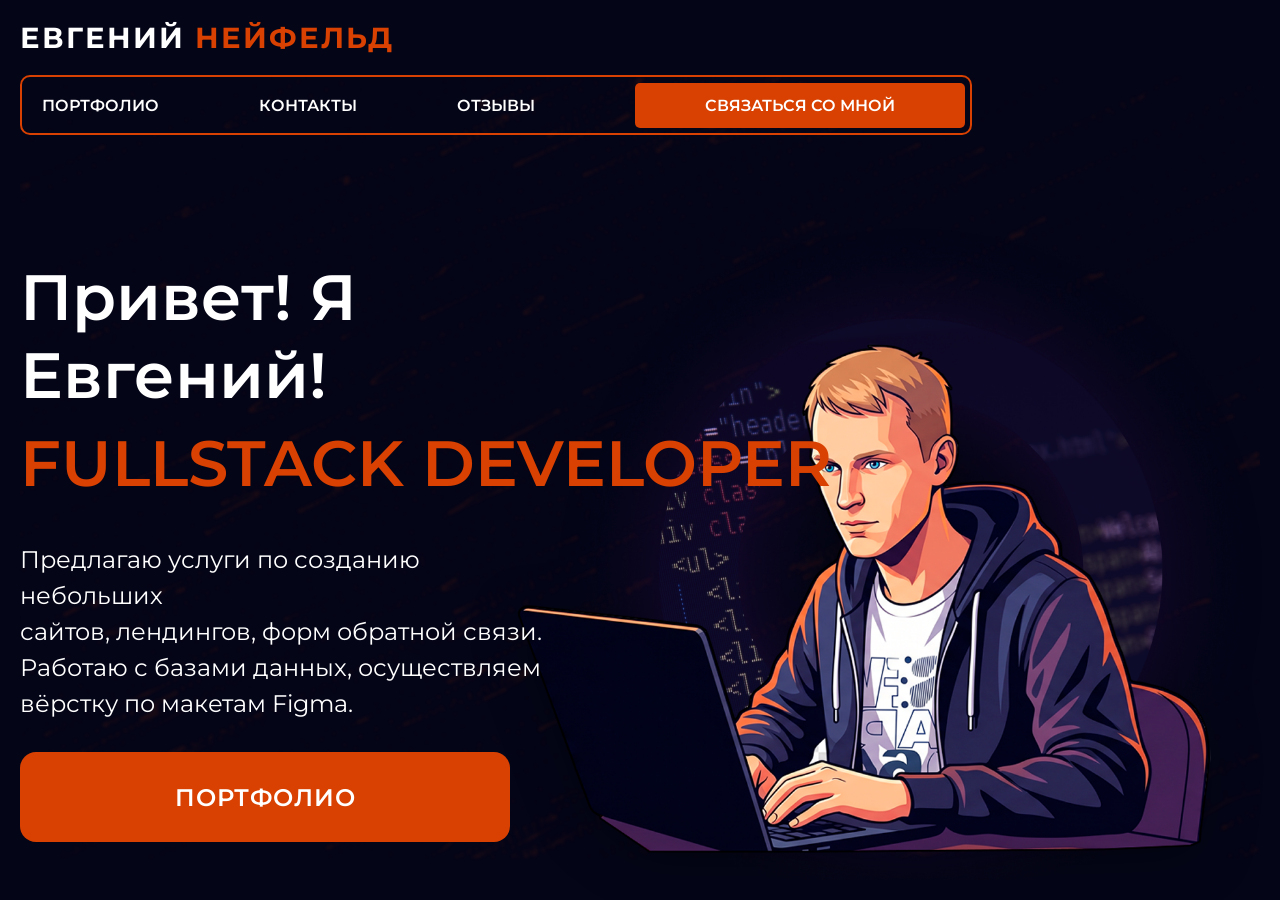
==== public/home.html @ 78154320 "Update title" ====
<!DOCTYPE html>
<html lang="ru">
<head>
    <meta charset="UTF-8">
    <meta name="viewport" content="width=device-width, initial-scale=1.0">
    <link href="https://fonts.googleapis.com/css2?family=Montserrat:wght@400;500;600;700&display=swap" rel="stylesheet">
    <link rel="stylesheet" href="assets/css/style.css">
    <title>Портфолио</title>
 
</head>
<body>
<div class="container">
<header class="header">
   <div class="logo">
    <span class="logo-white">Евгений </span>
    <span class="orange">Нейфельд</span>
</div>
    <div class="nav-wrapper">
        <ul class="nav">
            <li><a href="#">Портфолио</a></li>
            <li><a href="#">Контакты</a></li>
            <li><a href="#">Отзывы</a></li>
        </ul>
        <button class="nav-btn">связаться со мной</button>
    </div>
</header>
<div class="container-about">
<section class="about">
    
   <div class="about-text">
        <span class="str-hallo">Привет! Я Евгений!</span>
        <span class="str-developer">FULLSTACK DEVELOPER</span>
    <div class="skills">
        <p class="skills_p">Предлагаю услуги по созданию небольших <br>
        сайтов, лендингов, форм обратной связи. <br> Работаю с базами данных, осуществляем вёрстку по макетам Figma.</p>
        </div>
        <button class="about-btn">Портфолио</button>
   </div>
    
<div class="about-photo">
    <img class="photo" src="assets/images/Myphoto.png">
</div>
</section>
</div>
</div>
</body>
</html>
---- public/assets/css/style.css ----
* {
    margin: 0;
    padding: 0;
    box-sizing: border-box;
}

.orange {
    color: #D84101;
}

body {
    font-family: 'Montserrat', sans-serif;
    background: #040517;
    padding: 20px;
    height: 100vh;
    overflow: hidden;
}

.container {
    position: relative;
    max-width: 1760px;
    width: 100%;
    margin: 0 auto;
    z-index: 1;
    height: 100%;
    display: flex;
    flex-direction: column;
}

.container::before {
    content: "";
    position: absolute;
    top: 0;
    left: 0;
    width: 100%;
    height: 100%;
    background: url('../images/backgroundmask.png') no-repeat center center / cover;
    opacity: 0.5;
    pointer-events: none;
    z-index: -1;
}

.header {
    display: flex;
    justify-content: space-between;
    align-items: center;
    flex-wrap: wrap;
    gap: 20px;
    margin-bottom: 0;
    flex-shrink: 0;
}

.logo {
    font-family: 'Montserrat', sans-serif;
    font-size: 1.8rem;
    font-weight: bold;
    text-transform: uppercase;
    letter-spacing: 2px;
}

.logo-white {
    color: #ffffff;
}

.logo-orange {
    color: #D84101;
}

.nav-wrapper {
    display: flex;
    border: 2px solid #D84101;
    border-radius: 10px;
    padding: 5px 5px;
    height: auto;
    min-height: 60px;
    width: auto;
    flex-wrap: wrap;
    align-items: center;
    gap: 100px;
}

.nav {
    display: flex;
    align-items: center;
    gap: 100px;
    list-style: none;
    margin: 0;
    padding: 0;
    padding-left: 15px;
}

.nav a {
    font-family: 'Montserrat', sans-serif;
    font-size: 1rem;
    text-decoration: none;
    color: #fff;
    font-weight: 600;
    transition: color 0.3s;
    text-transform: uppercase;
    white-space: nowrap;
}

.nav a:hover {
    color: #D84101;
}

.nav-btn {
    font-family: 'Montserrat', sans-serif;
    font-size: 16px;
    background: #D84101;
    border: none;
    color: white;
    border-radius: 5px;
    font-weight: 600;
    cursor: pointer;
    width: 330px;
    min-width: 330px;
    padding: 0 25px;
    height: 45px;
    text-transform: uppercase;
    transition: all 0.3s ease;
    white-space: nowrap;
}

.nav-btn:hover {
    background: #b33600;
    transform: scale(1.02);
}

.container-about {
    display: flex;
    flex: 1;
    width: 100%;
    min-height: 0;
    align-items: flex-end;    
}

.about {
    display: flex;
    align-items: center;
    position: relative;
    width: 100%;
    gap: 40px;
    flex-wrap: wrap;
}

.about-text {
    flex: 0.9;
    min-width: 300px;
    z-index: 2;
    padding: 0;
    position: relative;
    margin-right: -80px;
    display: flex;
    flex-direction: column;
    justify-content: center;
    height: 100%;
}

.str-hallo {
    font-family: 'Montserrat', 'Arial', sans-serif;
    font-weight: 600;
    font-size: clamp(2rem, 5vw, 4rem);
    color: #ffffff;
    display: block;
    margin-bottom: 10px;
}

.str-developer {
    font-family: 'Montserrat', 'Arial', sans-serif;
    font-weight: 600;
    font-size: clamp(2rem, 5vw, 4rem);
    color: #D84101;
    display: block;
    margin-bottom: 20px;
    white-space: nowrap;
}

.skills {
    margin: 20px 0 30px 0;
}

.skills_p {
    font-family: 'Montserrat', 'Arial', sans-serif;
    font-weight: 400;
    font-size: clamp(1rem, 2.5vw, 1.5rem);
    color: #ffffff;
    line-height: 1.5;
    max-width: 600px;
}

.about-photo {
    flex: 1.3;
    display: flex;
    justify-content: center;
    align-items: center;
    z-index: 1;
    min-width: 500px;
}

.photo {
    width: 100%;
    max-width: 100%;
    height: auto;
    max-height: 85vh;
    object-fit: contain;
    display: block;
    filter: drop-shadow(0 10px 25px rgba(0, 0, 0, 0.3));
}

.about-btn {
    font-family: 'Montserrat', 'Arial', sans-serif;
    font-weight: 400;
    color: #fff;
    background: #D84101;
    width: 100%;
    max-width: 490px;
    font-size: clamp(1rem, 4vw, 1.5rem);
    height: 90px;
    min-height: 70px;
    border-radius: 16px;
    border: none;
    cursor: pointer;
    transition: all 0.3s ease;
    text-transform: uppercase;
    font-weight: 600;
    letter-spacing: 1px;
}

.about-btn:hover {
    background: #b33600;
    transform: translateY(-3px);
    box-shadow: 0 10px 25px rgba(216, 65, 1, 0.3);
}

/* АДАПТИВ ДЛЯ НАВИГАЦИИ */
@media (max-width: 1200px) {
    .nav {
        gap: 40px;
    }
    
    .nav-wrapper {
        gap: 40px;
    }
}

@media (max-width: 1000px) {
    .header {
        flex-direction: column;
        align-items: stretch;
    }
    
    .nav-wrapper {
        width: 100%;
        justify-content: space-between;
    }
    
    .nav {
        gap: 30px;
    }
    
    .about-text {
        margin-right: -40px;
    }
    
    .about-photo {
        min-width: 400px;
        flex: 1.2;
    }
}

@media (max-width: 850px) {
    .nav-wrapper {
        flex-direction: column;
        align-items: stretch;
        padding: 15px;
        gap: 30px;
    }
    
    .nav {
        justify-content: center;
        gap: 25px;
    }
    
    .nav a {
        font-size: 0.9rem;
    }
    
    .nav-btn {
        width: 100%;
        min-width: auto;
    }
    
    .about-text {
        margin-right: -20px;
    }
    
    .about-photo {
        min-width: 350px;
    }
}

@media (max-width: 600px) {
    .nav {
        gap: 15px;
    }
    
    .nav a {
        font-size: 0.75rem;
    }
    
    .nav-wrapper {
        padding: 12px;
    }
}

/* АДАПТИВ ДЛЯ СЕКЦИИ ABOUT */
@media (max-width: 900px) {
    body {
        overflow: auto;
        height: auto;
    }
    
    .container {
        height: auto;
    }
    
    .container-about {
        min-height: auto;
        flex: none;
        align-items: center;
        padding-bottom: 20px;
    }
    
    .about {
        flex-direction: column-reverse;
        align-items: center;
        text-align: center;
        gap: 30px;
    }
    
    .about-text {
        text-align: center;
        width: 100%;
        padding: 20px;
        margin-right: 0;
        flex: 1;
        height: auto;
        display: block;
    }
    
    .str-developer {
        white-space: normal;
        word-break: keep-all;
    }
    
    .skills {
        display: flex;
        justify-content: center;
    }
    
    .skills_p {
        text-align: center;
        margin: 0 auto;
    }
    
    .about-photo {
        margin-top: 0;
        justify-content: center;
        min-width: auto;
        width: 100%;
        flex: none;
    }
    
    .photo {
        max-width: 80%;
        width: auto;
        max-height: none;
    }
    
    .about-btn {
        margin: 20px auto 0;
        height: 60px;
    }
}

@media (max-width: 768px) {
    body {
        padding: 15px;
        overflow: auto;
        height: auto;
    }
    
    .container {
        height: auto;
    }
    
    .logo {
        font-size: 1.4rem;
    }
    
    .skills_p br {
        display: none;
    }
    
    .photo {
        max-width: 85%;
    }
}

@media (max-width: 480px) {
    body {
        padding: 10px;
    }
    
    .about-text {
        padding: 10px;
    }
    
    .skills {
        margin: 15px 0 20px 0;
    }
    
    .about-btn {
        font-size: 0.9rem;
        min-height: 55px;
        padding: 12px 20px;
        height: 45px;
    }
    
    .str-hallo, .str-developer {
        font-size: 1.5rem;
    }
    
    .str-developer {
        white-space: normal;
        font-size: 1.3rem;
    }
    
    .skills_p {
        font-size: 0.9rem;
    }
    
    .photo {
        max-width: 90%;
    }
    
    .about-photo {
        min-width: auto;
    }
}

@media (min-width: 1600px) {
    .about {
        justify-content: space-between;
    }
    
    .about-text {
        flex: 0.8;
        margin-right: -120px;
    }
    
    .about-photo {
        flex: 1.4;
    }
    
    .photo {
        max-height: 85vh;
    }
}
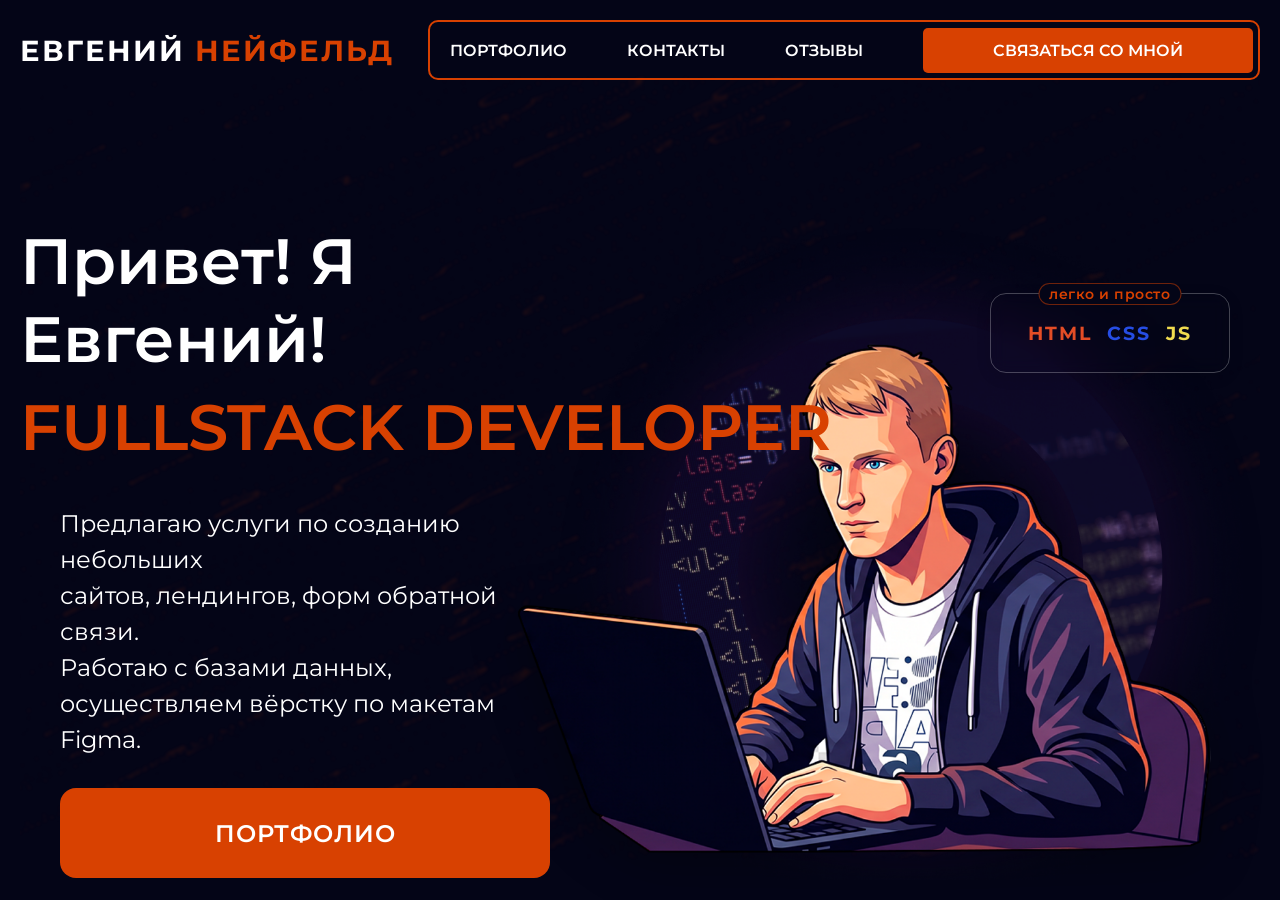
==== commit 92f34cfd: "Update: fix styles, add bage" ====
--- a/public/home.html
+++ b/public/home.html
@@ -38,7 +38,14 @@
    </div>
     
 <div class="about-photo">
-    <img class="photo" src="assets/images/Myphoto.png">
+    <div class="photo-badge">
+        <div class="badge-text">
+            <span>HTML</span>
+            <span>CSS</span>
+            <span>JS</span>
+        </div>
+    </div>
+    <img class="photo" src="assets/images/Myphoto.png" alt="Евгений Нейфельд">
 </div>
 </section>
 </div>
--- a/public/assets/css/style.css
+++ b/public/assets/css/style.css
@@ -155,6 +155,7 @@
     flex-direction: column;
     justify-content: center;
     height: 100%;
+    
 }
 
 .str-hallo {
@@ -177,7 +178,7 @@
 }
 
 .skills {
-    margin: 20px 0 30px 0;
+    margin: 20px 0 30px 40px;
 }
 
 .skills_p {
@@ -189,6 +190,7 @@
     max-width: 600px;
 }
 
+/* Контейнер для фото с относительным позиционированием */
 .about-photo {
     flex: 1.3;
     display: flex;
@@ -196,6 +198,69 @@
     align-items: center;
     z-index: 1;
     min-width: 500px;
+    position: relative;
+}
+
+/* Прямоугольник с текстом на фото */
+.photo-badge {
+    position: absolute;
+    top: 15%;
+    right: 5%;
+    width: 300px;
+    height: 100px;
+    backdrop-filter: blur(8px);
+    border-radius: 16px;
+    border: 1px solid rgba(255, 255, 255, 0.25);
+    display: flex;
+    align-items: center;
+    justify-content: center;
+    z-index: 10;
+    box-shadow: 0 4px 15px rgba(0, 0, 0, 0.1);
+}
+
+/* Надпись "легко и просто" на границе рамки */
+.photo-badge::before {
+    content: "легко и просто";
+    position: absolute;
+    top: -12px;
+    left: 50%;
+    transform: translateX(-50%);
+    font-family: 'Montserrat', sans-serif;
+    font-size: 1rem;
+    font-weight: 600;
+    color: #D84101;
+    background: #040517;
+    padding: 2px 12px;
+    border-radius: 20px;
+    letter-spacing: 0.5px;
+    white-space: nowrap;
+    border: 1px solid rgba(216, 65, 1, 0.5);
+    text-transform: lowercase;
+}
+
+/* Стили для текста внутри прямоугольника */
+.badge-text {
+    font-family: 'Montserrat', sans-serif;
+    font-size: 1.6rem;
+    font-weight: 700;
+    text-transform: uppercase;
+    letter-spacing: 2px;
+    display: flex;
+    gap: 20px;
+}
+
+.badge-text span {
+    color: #ffffff;
+    transition: all 0.3s ease;
+}
+
+.badge-text span:nth-child(1) { color: #E44D26; }
+.badge-text span:nth-child(2) { color: #264DE4; }
+.badge-text span:nth-child(3) { color: #F0DB4F; }
+
+.badge-text span:hover {
+    transform: translateY(-2px);
+    text-shadow: 0 0 8px rgba(255, 255, 255, 0.5);
 }
 
 .photo {
@@ -225,6 +290,7 @@
     text-transform: uppercase;
     font-weight: 600;
     letter-spacing: 1px;
+    margin-left: 40px;
 }
 
 .about-btn:hover {
@@ -234,6 +300,16 @@
 }
 
 /* АДАПТИВ ДЛЯ НАВИГАЦИИ */
+@media (max-width: 1400px) {
+    .nav {
+        gap: 60px;
+    }
+    
+    .nav-wrapper {
+        gap: 60px;
+    }
+}
+
 @media (max-width: 1200px) {
     .nav {
         gap: 40px;
@@ -349,14 +425,10 @@
         display: block;
     }
     
-    .str-developer {
-        white-space: normal;
-        word-break: keep-all;
-    }
-    
     .skills {
         display: flex;
         justify-content: center;
+        margin: 20px 0 30px 0;
     }
     
     .skills_p {
@@ -467,4 +539,154 @@
     .photo {
         max-height: 85vh;
     }
+    
+    .photo-badge {
+        width: 320px;
+        height: 105px;
+        top: 15%;
+        right: 8%;
+    }
+    
+    .badge-text {
+        font-size: 1.8rem;
+        gap: 24px;
+    }
+}
+
+/* АДАПТИВ БЕЙДЖА - основные брейкпоинты */
+@media (max-width: 1500px) {
+    .photo-badge {
+        width: 270px;
+        height: 90px;
+        top: 12%;
+        right: 5%;
+    }
+    
+    .badge-text {
+        font-size: 1.4rem;
+        gap: 18px;
+    }
+    
+    .photo-badge::before {
+        font-size: 0.9rem;
+        top: -11px;
+    }
+}
+
+@media (max-width: 1300px) {
+    .photo-badge {
+        width: 240px;
+        height: 80px;
+        top: 11%;
+        right: 4%;
+    }
+    
+    .badge-text {
+        font-size: 1.2rem;
+        gap: 15px;
+    }
+    
+    .photo-badge::before {
+        font-size: 0.85rem;
+        padding: 2px 10px;
+    }
+}
+
+@media (max-width: 1100px) {
+    .photo-badge {
+        width: 210px;
+        height: 70px;
+        top: 9%;
+        right: 1%;
+    }
+    
+    .badge-text {
+        font-size: 1rem;
+        gap: 12px;
+    }
+    
+    .photo-badge::before {
+        font-size: 0.75rem;
+        top: -10px;
+        padding: 2px 8px;
+    }
+}
+
+@media (max-width: 900px) {
+    .photo-badge {
+        width: 200px;
+        height: 65px;
+        top: 12%;
+        right: 10%;
+    }
+    
+    .badge-text {
+        font-size: 1rem;
+        gap: 12px;
+    }
+    
+    .photo-badge::before {
+        font-size: 0.7rem;
+        top: -9px;
+    }
+}
+
+@media (max-width: 768px) {
+    .photo-badge {
+        width: 180px;
+        height: 60px;
+        top: 12%;
+        right: 12%;
+    }
+    
+    .badge-text {
+        font-size: 0.9rem;
+        gap: 10px;
+    }
+    
+    .photo-badge::before {
+        font-size: 0.65rem;
+        padding: 2px 6px;
+        top: -8px;
+    }
+}
+
+@media (max-width: 600px) {
+    .photo-badge {
+        width: 160px;
+        height: 55px;
+        top: 6%;
+        right: 6%;
+    }
+    
+    .badge-text {
+        font-size: 0.8rem;
+        gap: 8px;
+    }
+    
+    .photo-badge::before {
+        font-size: 0.6rem;
+        padding: 2px 5px;
+        top: -8px;
+    }
+}
+
+@media (max-width: 480px) {
+    .photo-badge {
+        width: 140px;
+        height: 50px;
+        top: 5%;
+        right: 5%;
+    }
+    
+    .badge-text {
+        font-size: 0.7rem;
+        gap: 6px;
+    }
+    
+    .photo-badge::before {
+        font-size: 0.55rem;
+        padding: 1px 4px;
+        top: -7px;
+    }
 }
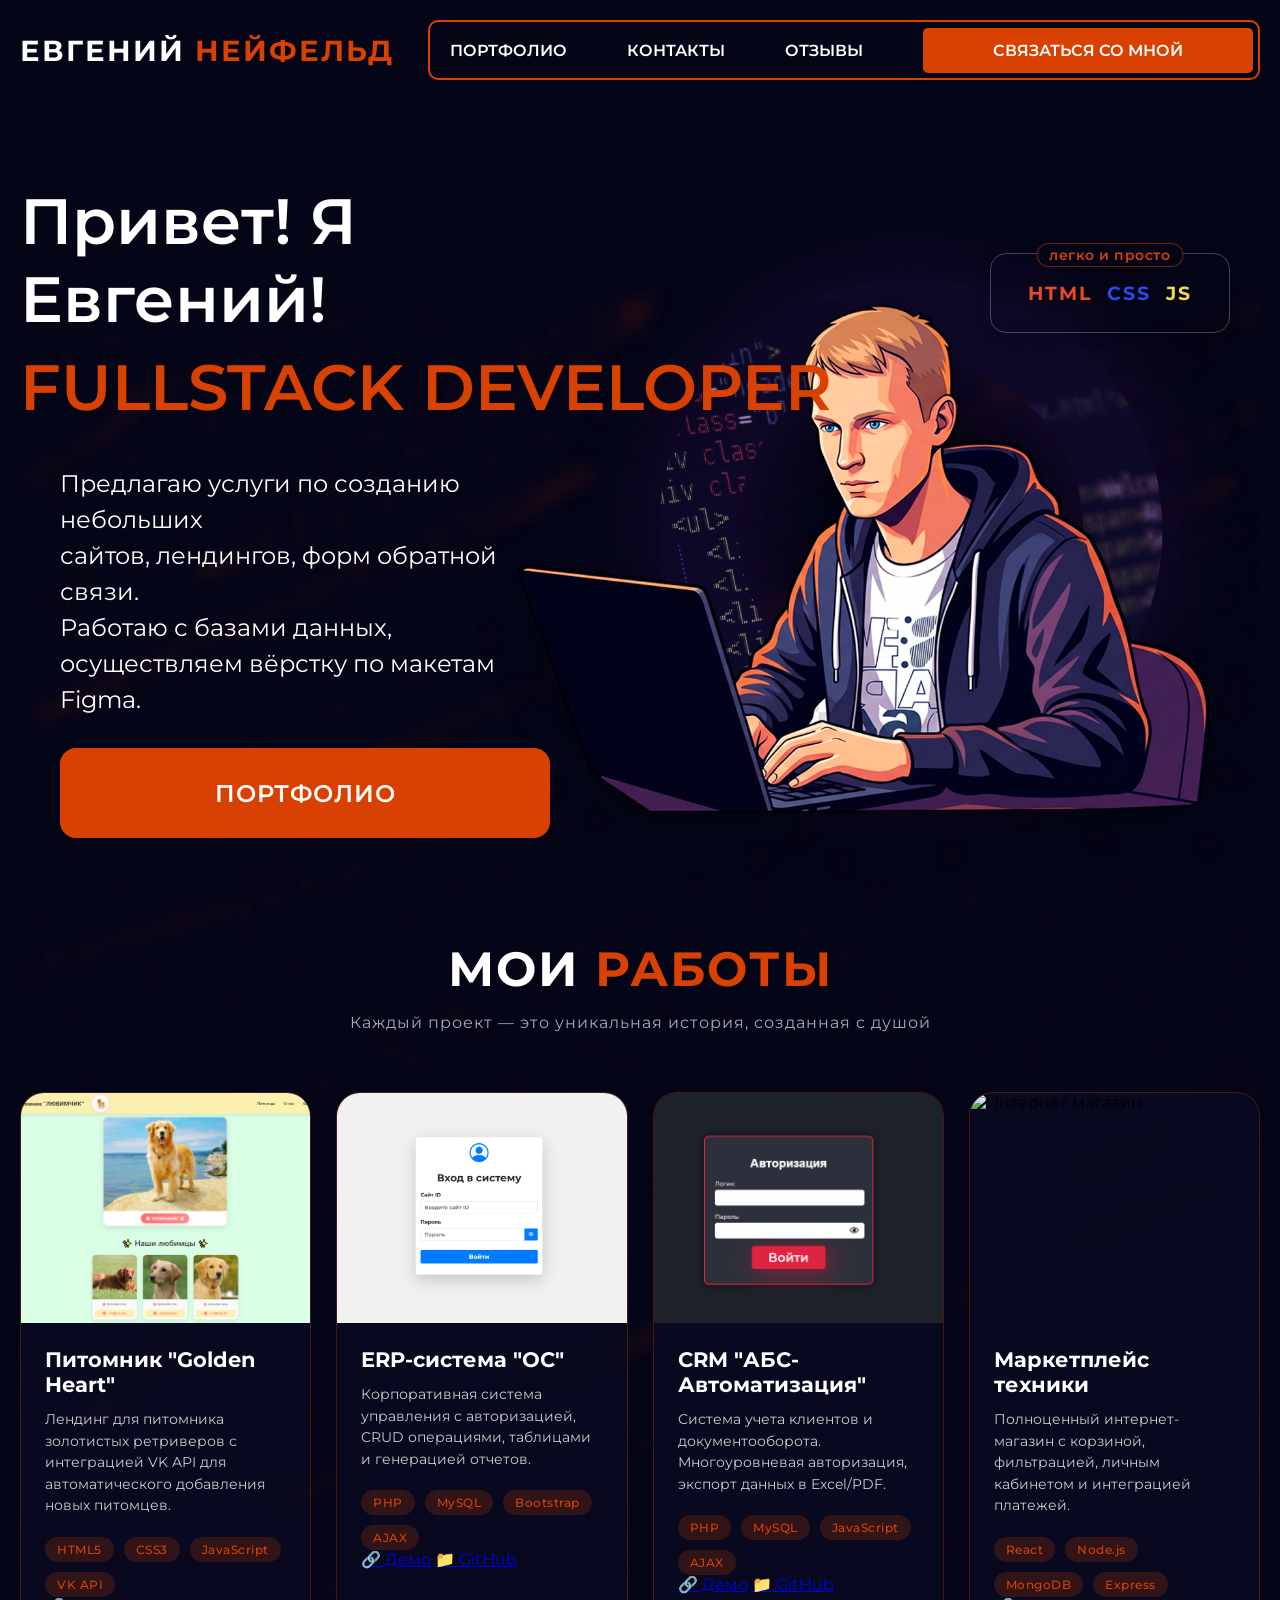
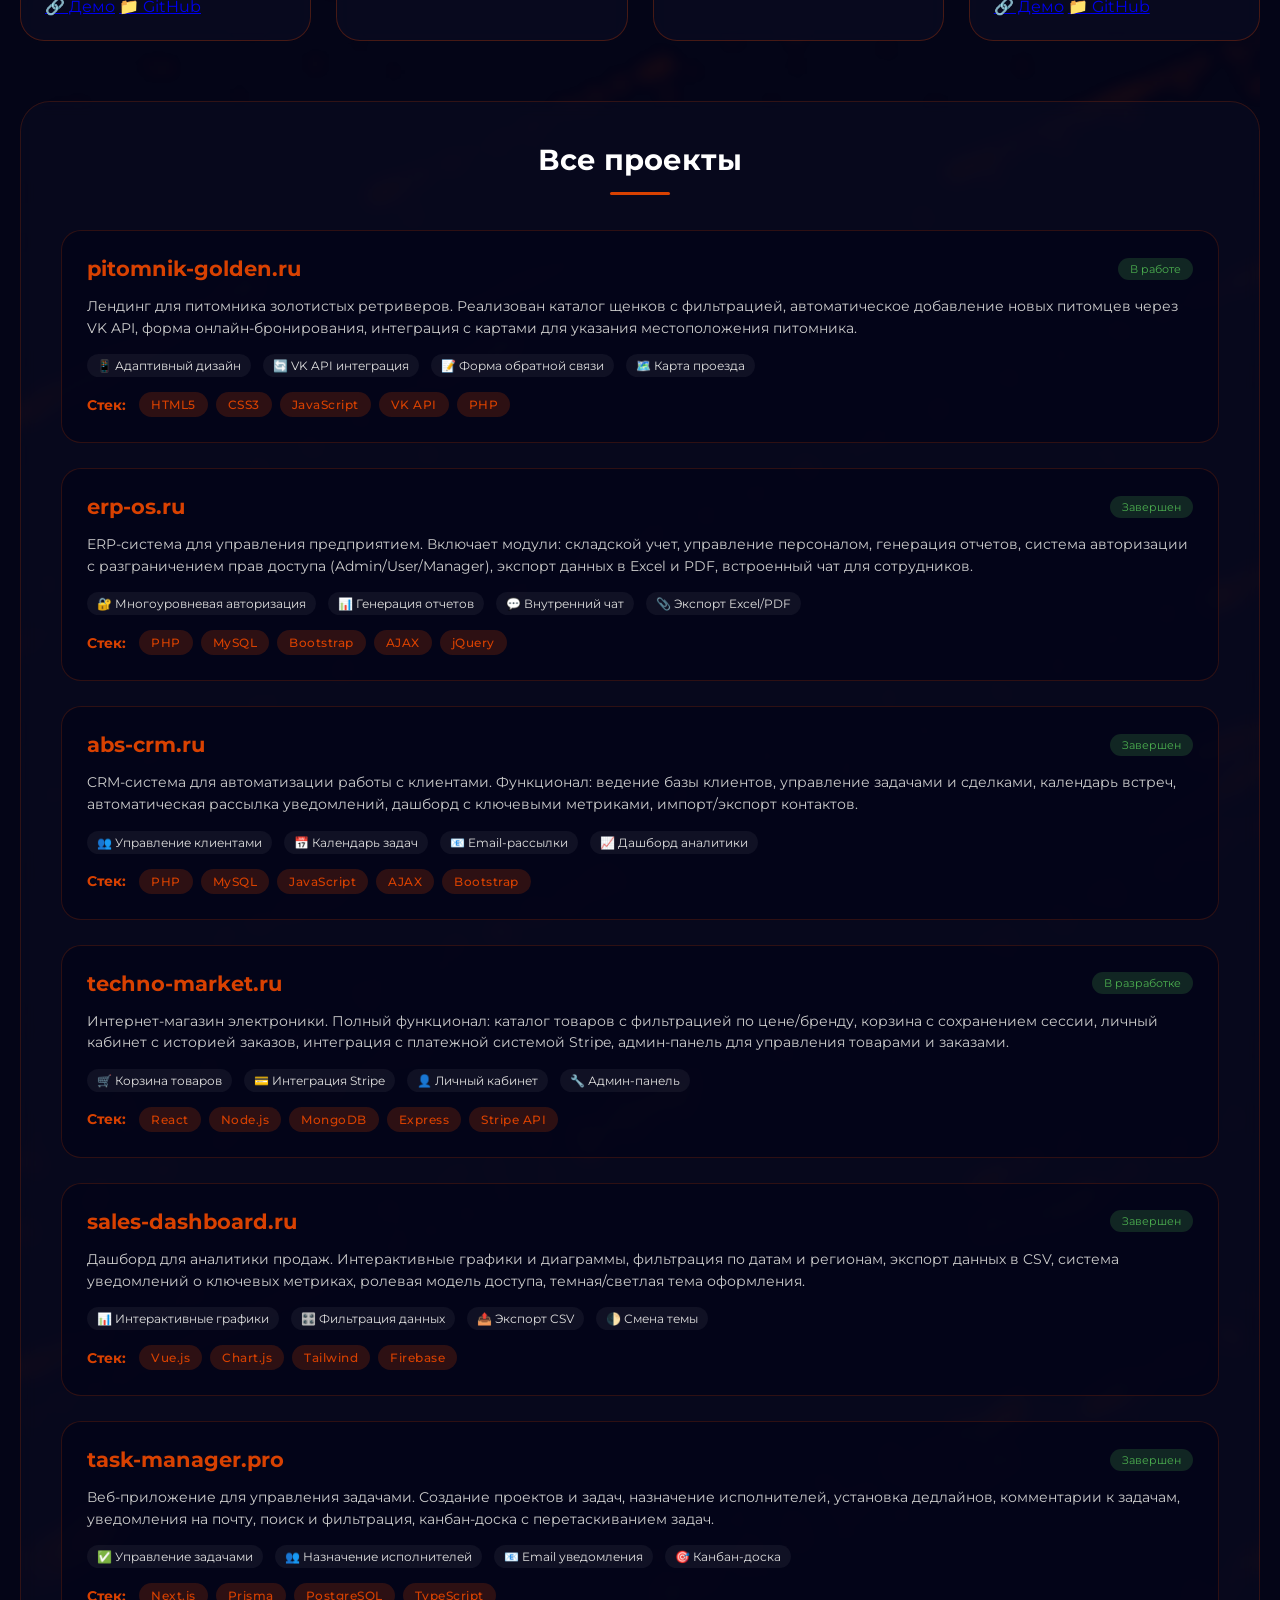
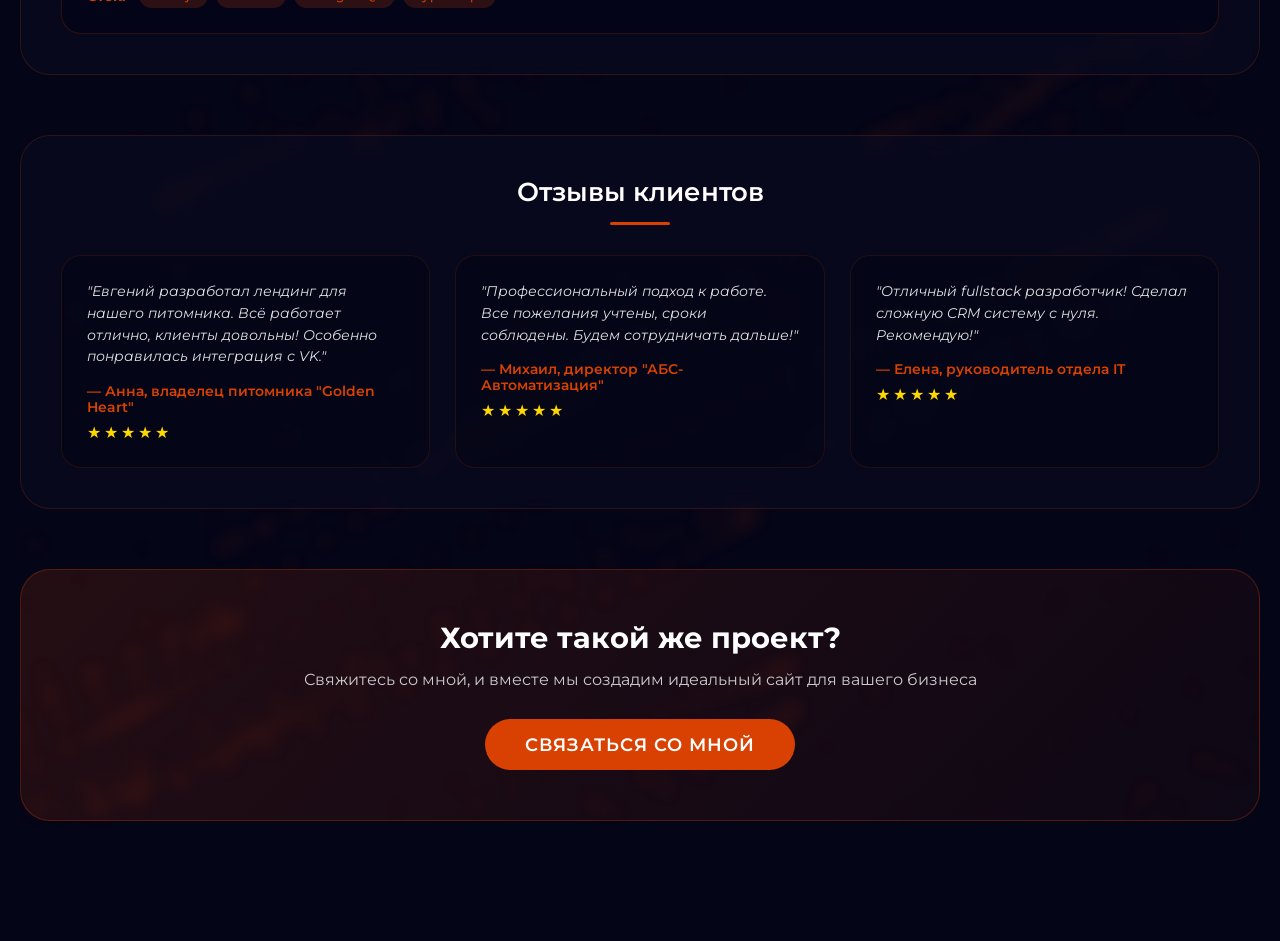
==== commit fed46ab0: "feat: add portfolio section with projects list and reviews" ====
--- a/public/home.html
+++ b/public/home.html
@@ -5,50 +5,363 @@
     <meta name="viewport" content="width=device-width, initial-scale=1.0">
     <link href="https://fonts.googleapis.com/css2?family=Montserrat:wght@400;500;600;700&display=swap" rel="stylesheet">
     <link rel="stylesheet" href="assets/css/style.css">
-    <title>Портфолио</title>
- 
+    <title>Портфолио | Евгений Нейфельд - Fullstack Developer</title>
 </head>
 <body>
 <div class="container">
-<header class="header">
-   <div class="logo">
-    <span class="logo-white">Евгений </span>
-    <span class="orange">Нейфельд</span>
-</div>
-    <div class="nav-wrapper">
-        <ul class="nav">
-            <li><a href="#">Портфолио</a></li>
-            <li><a href="#">Контакты</a></li>
-            <li><a href="#">Отзывы</a></li>
-        </ul>
-        <button class="nav-btn">связаться со мной</button>
-    </div>
-</header>
-<div class="container-about">
-<section class="about">
+    <!-- ШАПКА -->
+    <header class="header">
+        <div class="logo">
+            <span class="logo-white">Евгений </span>
+            <span class="orange">Нейфельд</span>
+        </div>
+        <div class="nav-wrapper">
+            <ul class="nav">
+                <li><a href="#portfolio">Портфолио</a></li>
+                <li><a href="#contacts">Контакты</a></li>
+                <li><a href="#reviews">Отзывы</a></li>
+            </ul>
+            <button class="nav-btn">связаться со мной</button>
+        </div>
+    </header>
+
+    <!-- ПЕРВЫЙ ЭКРАН: О СЕБЕ -->
+    <div class="container-about">
+        <section class="about">
+            <div class="about-text">
+                <span class="str-hallo">Привет! Я Евгений!</span>
+                <span class="str-developer">FULLSTACK DEVELOPER</span>
+                <div class="skills">
+                    <p class="skills_p">Предлагаю услуги по созданию небольших <br>
+                    сайтов, лендингов, форм обратной связи. <br> Работаю с базами данных, осуществляем вёрстку по макетам Figma.</p>
+                </div>
+                <button class="about-btn" onclick="document.getElementById('portfolio').scrollIntoView({behavior: 'smooth'})">Портфолио</button>
+            </div>
+            <div class="about-photo">
+                <div class="photo-badge">
+                    <div class="badge-text">
+                        <span>HTML</span>
+                        <span>CSS</span>
+                        <span>JS</span>
+                    </div>
+                </div>
+                <img class="photo" src="assets/images/Myphoto.png" alt="Евгений Нейфельд">
+            </div>
+        </section>
+    </div>
+
+ <!-- ВТОРОЙ ЭКРАН: ПОРТФОЛИО -->
+<section class="portfolio" id="portfolio">
+    <div class="portfolio-header">
+        <h2 class="portfolio-title">Мои <span>работы</span></h2>
+        <p class="portfolio-subtitle">Каждый проект — это уникальная история, созданная с душой</p>
+    </div>
     
-   <div class="about-text">
-        <span class="str-hallo">Привет! Я Евгений!</span>
-        <span class="str-developer">FULLSTACK DEVELOPER</span>
-    <div class="skills">
-        <p class="skills_p">Предлагаю услуги по созданию небольших <br>
-        сайтов, лендингов, форм обратной связи. <br> Работаю с базами данных, осуществляем вёрстку по макетам Figma.</p>
-        </div>
-        <button class="about-btn">Портфолио</button>
-   </div>
+    <!-- Карточки проектов (4 штуки) -->
+    <div class="portfolio-grid">
+        <!-- Карточка 1 - Питомник золотистых ретриверов -->
+        <div class="portfolio-card">
+            <div class="card-image">
+                <img src="assets/images/pitomnik.png" alt="Лендинг питомника">
+                <div class="card-overlay">
+                    <a href="#" class="view-project" target="_blank">Перейти на сайт →</a>
+                </div>
+            </div>
+            <div class="card-content">
+                <h3 class="card-title">Питомник "Golden Heart"</h3>
+                <p class="card-description">Лендинг для питомника золотистых ретриверов с интеграцией VK API для автоматического добавления новых питомцев.</p>
+                <div class="card-tech">
+                    <span class="tech-badge">HTML5</span>
+                    <span class="tech-badge">CSS3</span>
+                    <span class="tech-badge">JavaScript</span>
+                    <span class="tech-badge">VK API</span>
+                </div>
+                <div class="card-links">
+                    <a href="#" class="card-link">🔗 Демо</a>
+                    <a href="#" class="card-link">📁 GitHub</a>
+                </div>
+            </div>
+        </div>
+
+        <!-- Карточка 2 - Корпоративный сайт OS -->
+        <div class="portfolio-card">
+            <div class="card-image">
+                <img src="assets/images/OS.png" alt="Корпоративный сайт OS">
+                <div class="card-overlay">
+                    <a href="#" class="view-project" target="_blank">Перейти на сайт →</a>
+                </div>
+            </div>
+            <div class="card-content">
+                <h3 class="card-title">ERP-система "ОС"</h3>
+                <p class="card-description">Корпоративная система управления с авторизацией, CRUD операциями, таблицами и генерацией отчетов.</p>
+                <div class="card-tech">
+                    <span class="tech-badge">PHP</span>
+                    <span class="tech-badge">MySQL</span>
+                    <span class="tech-badge">Bootstrap</span>
+                    <span class="tech-badge">AJAX</span>
+                </div>
+                <div class="card-links">
+                    <a href="#" class="card-link">🔗 Демо</a>
+                    <a href="#" class="card-link">📁 GitHub</a>
+                </div>
+            </div>
+        </div>
+
+        <!-- Карточка 3 - Корпоративный сайт ABS -->
+        <div class="portfolio-card">
+            <div class="card-image">
+                <img src="assets/images/ABS.png" alt="Корпоративный сайт ABS">
+                <div class="card-overlay">
+                    <a href="#" class="view-project" target="_blank">Перейти на сайт →</a>
+                </div>
+            </div>
+            <div class="card-content">
+                <h3 class="card-title">CRM "АБС-Автоматизация"</h3>
+                <p class="card-description">Система учета клиентов и документооборота. Многоуровневая авторизация, экспорт данных в Excel/PDF.</p>
+                <div class="card-tech">
+                    <span class="tech-badge">PHP</span>
+                    <span class="tech-badge">MySQL</span>
+                    <span class="tech-badge">JavaScript</span>
+                    <span class="tech-badge">AJAX</span>
+                </div>
+                <div class="card-links">
+                    <a href="#" class="card-link">🔗 Демо</a>
+                    <a href="#" class="card-link">📁 GitHub</a>
+                </div>
+            </div>
+        </div>
+
+        <!-- Карточка 4 - Интернет-магазин -->
+        <div class="portfolio-card">
+            <div class="card-image">
+                <img src="https://placehold.co/600x400/2a2a4a/ffffff?text=Интернет-магазин" alt="Интернет магазин">
+                <div class="card-overlay">
+                    <a href="#" class="view-project" target="_blank">Перейти на сайт →</a>
+                </div>
+            </div>
+            <div class="card-content">
+                <h3 class="card-title">Маркетплейс техники</h3>
+                <p class="card-description">Полноценный интернет-магазин с корзиной, фильтрацией, личным кабинетом и интеграцией платежей.</p>
+                <div class="card-tech">
+                    <span class="tech-badge">React</span>
+                    <span class="tech-badge">Node.js</span>
+                    <span class="tech-badge">MongoDB</span>
+                    <span class="tech-badge">Express</span>
+                </div>
+                <div class="card-links">
+                    <a href="#" class="card-link">🔗 Демо</a>
+                    <a href="#" class="card-link">📁 GitHub</a>
+                </div>
+            </div>
+        </div>
+    </div>
+
+    <!-- СПИСОК ССЫЛОК НА САЙТЫ С ОПИСАНИЕМ -->
+    <div class="projects-list">
+        <h3 class="list-title">Все проекты</h3>
+        <div class="projects-list-container">
+            <!-- Проект 1 -->
+            <div class="list-item">
+                <div class="list-item-header">
+                    <a href="#" class="list-item-link" target="_blank">pitomnik-golden.ru</a>
+                    <span class="list-item-status active">В работе</span>
+                </div>
+                <p class="list-item-description">
+                    Лендинг для питомника золотистых ретриверов. Реализован каталог щенков с фильтрацией, 
+                    автоматическое добавление новых питомцев через VK API, форма онлайн-бронирования, 
+                    интеграция с картами для указания местоположения питомника.
+                </p>
+                <div class="list-item-features">
+                    <span class="feature">📱 Адаптивный дизайн</span>
+                    <span class="feature">🔄 VK API интеграция</span>
+                    <span class="feature">📝 Форма обратной связи</span>
+                    <span class="feature">🗺️ Карта проезда</span>
+                </div>
+                <div class="list-item-stack">
+                    <strong>Стек:</strong>
+                    <span class="tech-badge">HTML5</span>
+                    <span class="tech-badge">CSS3</span>
+                    <span class="tech-badge">JavaScript</span>
+                    <span class="tech-badge">VK API</span>
+                    <span class="tech-badge">PHP</span>
+                </div>
+            </div>
+
+            <!-- Проект 2 -->
+            <div class="list-item">
+                <div class="list-item-header">
+                    <a href="#" class="list-item-link" target="_blank">erp-os.ru</a>
+                    <span class="list-item-status active">Завершен</span>
+                </div>
+                <p class="list-item-description">
+                    ERP-система для управления предприятием. Включает модули: складской учет, управление персоналом, 
+                    генерация отчетов, система авторизации с разграничением прав доступа (Admin/User/Manager), 
+                    экспорт данных в Excel и PDF, встроенный чат для сотрудников.
+                </p>
+                <div class="list-item-features">
+                    <span class="feature">🔐 Многоуровневая авторизация</span>
+                    <span class="feature">📊 Генерация отчетов</span>
+                    <span class="feature">💬 Внутренний чат</span>
+                    <span class="feature">📎 Экспорт Excel/PDF</span>
+                </div>
+                <div class="list-item-stack">
+                    <strong>Стек:</strong>
+                    <span class="tech-badge">PHP</span>
+                    <span class="tech-badge">MySQL</span>
+                    <span class="tech-badge">Bootstrap</span>
+                    <span class="tech-badge">AJAX</span>
+                    <span class="tech-badge">jQuery</span>
+                </div>
+            </div>
+
+            <!-- Проект 3 -->
+            <div class="list-item">
+                <div class="list-item-header">
+                    <a href="#" class="list-item-link" target="_blank">abs-crm.ru</a>
+                    <span class="list-item-status active">Завершен</span>
+                </div>
+                <p class="list-item-description">
+                    CRM-система для автоматизации работы с клиентами. Функционал: ведение базы клиентов, 
+                    управление задачами и сделками, календарь встреч, автоматическая рассылка уведомлений, 
+                    дашборд с ключевыми метриками, импорт/экспорт контактов.
+                </p>
+                <div class="list-item-features">
+                    <span class="feature">👥 Управление клиентами</span>
+                    <span class="feature">📅 Календарь задач</span>
+                    <span class="feature">📧 Email-рассылки</span>
+                    <span class="feature">📈 Дашборд аналитики</span>
+                </div>
+                <div class="list-item-stack">
+                    <strong>Стек:</strong>
+                    <span class="tech-badge">PHP</span>
+                    <span class="tech-badge">MySQL</span>
+                    <span class="tech-badge">JavaScript</span>
+                    <span class="tech-badge">AJAX</span>
+                    <span class="tech-badge">Bootstrap</span>
+                </div>
+            </div>
+
+            <!-- Проект 4 -->
+            <div class="list-item">
+                <div class="list-item-header">
+                    <a href="#" class="list-item-link" target="_blank">techno-market.ru</a>
+                    <span class="list-item-status active">В разработке</span>
+                </div>
+                <p class="list-item-description">
+                    Интернет-магазин электроники. Полный функционал: каталог товаров с фильтрацией по цене/бренду, 
+                    корзина с сохранением сессии, личный кабинет с историей заказов, интеграция с платежной системой 
+                    Stripe, админ-панель для управления товарами и заказами.
+                </p>
+                <div class="list-item-features">
+                    <span class="feature">🛒 Корзина товаров</span>
+                    <span class="feature">💳 Интеграция Stripe</span>
+                    <span class="feature">👤 Личный кабинет</span>
+                    <span class="feature">🔧 Админ-панель</span>
+                </div>
+                <div class="list-item-stack">
+                    <strong>Стек:</strong>
+                    <span class="tech-badge">React</span>
+                    <span class="tech-badge">Node.js</span>
+                    <span class="tech-badge">MongoDB</span>
+                    <span class="tech-badge">Express</span>
+                    <span class="tech-badge">Stripe API</span>
+                </div>
+            </div>
+
+            <!-- Проект 5 -->
+            <div class="list-item">
+                <div class="list-item-header">
+                    <a href="#" class="list-item-link" target="_blank">sales-dashboard.ru</a>
+                    <span class="list-item-status active">Завершен</span>
+                </div>
+                <p class="list-item-description">
+                    Дашборд для аналитики продаж. Интерактивные графики и диаграммы, фильтрация по датам и регионам, 
+                    экспорт данных в CSV, система уведомлений о ключевых метриках, ролевая модель доступа, 
+                    темная/светлая тема оформления.
+                </p>
+                <div class="list-item-features">
+                    <span class="feature">📊 Интерактивные графики</span>
+                    <span class="feature">🎛️ Фильтрация данных</span>
+                    <span class="feature">📤 Экспорт CSV</span>
+                    <span class="feature">🌓 Смена темы</span>
+                </div>
+                <div class="list-item-stack">
+                    <strong>Стек:</strong>
+                    <span class="tech-badge">Vue.js</span>
+                    <span class="tech-badge">Chart.js</span>
+                    <span class="tech-badge">Tailwind</span>
+                    <span class="tech-badge">Firebase</span>
+                </div>
+            </div>
+
+            <!-- Проект 6 -->
+            <div class="list-item">
+                <div class="list-item-header">
+                    <a href="#" class="list-item-link" target="_blank">task-manager.pro</a>
+                    <span class="list-item-status active">Завершен</span>
+                </div>
+                <p class="list-item-description">
+                    Веб-приложение для управления задачами. Создание проектов и задач, назначение исполнителей, 
+                    установка дедлайнов, комментарии к задачам, уведомления на почту, поиск и фильтрация, 
+                    канбан-доска с перетаскиванием задач.
+                </p>
+                <div class="list-item-features">
+                    <span class="feature">✅ Управление задачами</span>
+                    <span class="feature">👥 Назначение исполнителей</span>
+                    <span class="feature">📧 Email уведомления</span>
+                    <span class="feature">🎯 Канбан-доска</span>
+                </div>
+                <div class="list-item-stack">
+                    <strong>Стек:</strong>
+                    <span class="tech-badge">Next.js</span>
+                    <span class="tech-badge">Prisma</span>
+                    <span class="tech-badge">PostgreSQL</span>
+                    <span class="tech-badge">TypeScript</span>
+                </div>
+            </div>
+        </div>
+    </div>
+
+    <!-- БЛОК С ОТЗЫВАМИ -->
     
-<div class="about-photo">
-    <div class="photo-badge">
-        <div class="badge-text">
-            <span>HTML</span>
-            <span>CSS</span>
-            <span>JS</span>
-        </div>
-    </div>
-    <img class="photo" src="assets/images/Myphoto.png" alt="Евгений Нейфельд">
-</div>
+    <div class="reviews-section">
+        <h3 class="links-title">Отзывы клиентов</h3>
+        <div class="reviews-grid">
+            <div class="review-card">
+                <div class="review-text">"Евгений разработал лендинг для нашего питомника. Всё работает отлично, клиенты довольны! Особенно понравилась интеграция с VK."</div>
+                <div class="review-author">— Анна, владелец питомника "Golden Heart"</div>
+                <div class="review-rating">★★★★★</div>
+            </div>
+            <div class="review-card">
+                <div class="review-text">"Профессиональный подход к работе. Все пожелания учтены, сроки соблюдены. Будем сотрудничать дальше!"</div>
+                <div class="review-author">— Михаил, директор "АБС-Автоматизация"</div>
+                <div class="review-rating">★★★★★</div>
+            </div>
+            <div class="review-card">
+                <div class="review-text">"Отличный fullstack разработчик! Сделал сложную CRM систему с нуля. Рекомендую!"</div>
+                <div class="review-author">— Елена, руководитель отдела IT</div>
+                <div class="review-rating">★★★★★</div>
+            </div>
+        </div>
+    </div>
+ 
+    <!-- БЛОК-ПРИЗЫВ -->
+    <div class="projects-cta">
+        <h3 class="cta-title">Хотите такой же проект?</h3>
+        <p class="cta-text">Свяжитесь со мной, и вместе мы создадим идеальный сайт для вашего бизнеса</p>
+        <button class="cta-button" onclick="document.getElementById('contacts').scrollIntoView({behavior: 'smooth'})">Связаться со мной</button>
+    </div>
 </section>
 </div>
-</div>
+
+<script>
+    // Небольшой скрипт для обработки кликов по кнопкам "Смотреть проект"
+    document.querySelectorAll('.view-project').forEach(btn => {
+        btn.addEventListener('click', (e) => {
+            e.stopPropagation();
+            alert('Демо-версия проекта. Полная версия будет доступна после согласования.');
+        });
+    });
+</script>
 </body>
 </html>
--- a/public/assets/css/style.css
+++ b/public/assets/css/style.css
@@ -12,8 +12,21 @@
     font-family: 'Montserrat', sans-serif;
     background: #040517;
     padding: 20px;
-    height: 100vh;
-    overflow: hidden;
+    min-height: 100vh;
+    overflow-x: hidden;
+}
+
+/* Адаптив для body на мобильных */
+@media (max-width: 768px) {
+    body {
+        padding: 15px;
+    }
+}
+
+@media (max-width: 480px) {
+    body {
+        padding: 10px;
+    }
 }
 
 .container {
@@ -22,9 +35,7 @@
     width: 100%;
     margin: 0 auto;
     z-index: 1;
-    height: 100%;
-    display: flex;
-    flex-direction: column;
+    min-height: 100vh;
 }
 
 .container::before {
@@ -40,6 +51,7 @@
     z-index: -1;
 }
 
+/* ========== HEADER ========== */
 .header {
     display: flex;
     justify-content: space-between;
@@ -127,12 +139,59 @@
     transform: scale(1.02);
 }
 
+/* Адаптив навигации */
+@media (max-width: 1400px) {
+    .nav { gap: 60px; }
+    .nav-wrapper { gap: 60px; }
+}
+
+@media (max-width: 1200px) {
+    .nav { gap: 40px; }
+    .nav-wrapper { gap: 40px; }
+}
+
+@media (max-width: 1000px) {
+    .header {
+        flex-direction: column;
+        align-items: stretch;
+    }
+    .nav-wrapper {
+        width: 100%;
+        justify-content: space-between;
+    }
+    .nav { gap: 30px; }
+}
+
+@media (max-width: 850px) {
+    .nav-wrapper {
+        flex-direction: column;
+        align-items: stretch;
+        padding: 15px;
+        gap: 30px;
+    }
+    .nav {
+        justify-content: center;
+        gap: 25px;
+    }
+    .nav a { font-size: 0.9rem; }
+    .nav-btn {
+        width: 100%;
+        min-width: auto;
+    }
+}
+
+@media (max-width: 600px) {
+    .nav { gap: 15px; }
+    .nav a { font-size: 0.75rem; }
+    .nav-wrapper { padding: 12px; }
+}
+
+/* ========== СЕКЦИЯ ABOUT (ПЕРВЫЙ ЭКРАН) ========== */
 .container-about {
     display: flex;
-    flex: 1;
     width: 100%;
-    min-height: 0;
-    align-items: flex-end;    
+    min-height: calc(100vh - 120px);
+    align-items: flex-end;
 }
 
 .about {
@@ -142,6 +201,7 @@
     width: 100%;
     gap: 40px;
     flex-wrap: wrap;
+    padding: 20px 0;
 }
 
 .about-text {
@@ -154,12 +214,10 @@
     display: flex;
     flex-direction: column;
     justify-content: center;
-    height: 100%;
-    
 }
 
 .str-hallo {
-    font-family: 'Montserrat', 'Arial', sans-serif;
+    font-family: 'Montserrat', sans-serif;
     font-weight: 600;
     font-size: clamp(2rem, 5vw, 4rem);
     color: #ffffff;
@@ -168,7 +226,7 @@
 }
 
 .str-developer {
-    font-family: 'Montserrat', 'Arial', sans-serif;
+    font-family: 'Montserrat', sans-serif;
     font-weight: 600;
     font-size: clamp(2rem, 5vw, 4rem);
     color: #D84101;
@@ -182,7 +240,7 @@
 }
 
 .skills_p {
-    font-family: 'Montserrat', 'Arial', sans-serif;
+    font-family: 'Montserrat', sans-serif;
     font-weight: 400;
     font-size: clamp(1rem, 2.5vw, 1.5rem);
     color: #ffffff;
@@ -190,7 +248,6 @@
     max-width: 600px;
 }
 
-/* Контейнер для фото с относительным позиционированием */
 .about-photo {
     flex: 1.3;
     display: flex;
@@ -201,7 +258,6 @@
     position: relative;
 }
 
-/* Прямоугольник с текстом на фото */
 .photo-badge {
     position: absolute;
     top: 15%;
@@ -218,7 +274,6 @@
     box-shadow: 0 4px 15px rgba(0, 0, 0, 0.1);
 }
 
-/* Надпись "легко и просто" на границе рамки */
 .photo-badge::before {
     content: "легко и просто";
     position: absolute;
@@ -238,7 +293,6 @@
     text-transform: lowercase;
 }
 
-/* Стили для текста внутри прямоугольника */
 .badge-text {
     font-family: 'Montserrat', sans-serif;
     font-size: 1.6rem;
@@ -274,7 +328,7 @@
 }
 
 .about-btn {
-    font-family: 'Montserrat', 'Arial', sans-serif;
+    font-family: 'Montserrat', sans-serif;
     font-weight: 400;
     color: #fff;
     background: #D84101;
@@ -299,157 +353,41 @@
     box-shadow: 0 10px 25px rgba(216, 65, 1, 0.3);
 }
 
-/* АДАПТИВ ДЛЯ НАВИГАЦИИ */
-@media (max-width: 1400px) {
-    .nav {
-        gap: 60px;
-    }
-    
-    .nav-wrapper {
-        gap: 60px;
-    }
-}
-
-@media (max-width: 1200px) {
-    .nav {
-        gap: 40px;
-    }
-    
-    .nav-wrapper {
-        gap: 40px;
-    }
-}
-
-@media (max-width: 1000px) {
-    .header {
-        flex-direction: column;
-        align-items: stretch;
-    }
-    
-    .nav-wrapper {
-        width: 100%;
-        justify-content: space-between;
-    }
-    
-    .nav {
-        gap: 30px;
-    }
-    
-    .about-text {
-        margin-right: -40px;
-    }
-    
-    .about-photo {
-        min-width: 400px;
-        flex: 1.2;
-    }
-}
-
-@media (max-width: 850px) {
-    .nav-wrapper {
-        flex-direction: column;
-        align-items: stretch;
-        padding: 15px;
-        gap: 30px;
-    }
-    
-    .nav {
-        justify-content: center;
-        gap: 25px;
-    }
-    
-    .nav a {
-        font-size: 0.9rem;
-    }
-    
-    .nav-btn {
-        width: 100%;
-        min-width: auto;
-    }
-    
-    .about-text {
-        margin-right: -20px;
-    }
-    
-    .about-photo {
-        min-width: 350px;
-    }
-}
-
-@media (max-width: 600px) {
-    .nav {
-        gap: 15px;
-    }
-    
-    .nav a {
-        font-size: 0.75rem;
-    }
-    
-    .nav-wrapper {
-        padding: 12px;
-    }
-}
-
-/* АДАПТИВ ДЛЯ СЕКЦИИ ABOUT */
+/* Адаптив для первого экрана */
 @media (max-width: 900px) {
-    body {
-        overflow: auto;
-        height: auto;
-    }
-    
-    .container {
-        height: auto;
-    }
-    
     .container-about {
         min-height: auto;
-        flex: none;
         align-items: center;
         padding-bottom: 20px;
     }
-    
     .about {
         flex-direction: column-reverse;
         align-items: center;
         text-align: center;
         gap: 30px;
     }
-    
     .about-text {
         text-align: center;
         width: 100%;
         padding: 20px;
         margin-right: 0;
-        flex: 1;
-        height: auto;
-        display: block;
-    }
-    
+    }
     .skills {
         display: flex;
         justify-content: center;
         margin: 20px 0 30px 0;
     }
-    
     .skills_p {
         text-align: center;
         margin: 0 auto;
     }
-    
     .about-photo {
-        margin-top: 0;
-        justify-content: center;
         min-width: auto;
         width: 100%;
-        flex: none;
-    }
-    
+    }
     .photo {
         max-width: 80%;
-        width: auto;
-        max-height: none;
-    }
-    
+    }
     .about-btn {
         margin: 20px auto 0;
         height: 60px;
@@ -457,236 +395,622 @@
 }
 
 @media (max-width: 768px) {
-    body {
-        padding: 15px;
-        overflow: auto;
-        height: auto;
-    }
-    
-    .container {
-        height: auto;
-    }
-    
-    .logo {
-        font-size: 1.4rem;
-    }
-    
-    .skills_p br {
-        display: none;
-    }
-    
-    .photo {
-        max-width: 85%;
-    }
+    .logo { font-size: 1.4rem; }
+    .skills_p br { display: none; }
+    .photo { max-width: 85%; }
+    .str-developer { white-space: normal; }
 }
 
 @media (max-width: 480px) {
-    body {
-        padding: 10px;
-    }
-    
-    .about-text {
-        padding: 10px;
-    }
-    
-    .skills {
-        margin: 15px 0 20px 0;
-    }
-    
+    .str-hallo, .str-developer { font-size: 1.5rem; }
+    .str-developer { font-size: 1.3rem; }
+    .skills_p { font-size: 0.9rem; }
     .about-btn {
         font-size: 0.9rem;
         min-height: 55px;
-        padding: 12px 20px;
         height: 45px;
     }
-    
-    .str-hallo, .str-developer {
+    .photo { max-width: 90%; }
+}
+
+/* Бейдж адаптив */
+@media (max-width: 1500px) {
+    .photo-badge { width: 270px; height: 90px; top: 12%; right: 5%; }
+    .badge-text { font-size: 1.4rem; gap: 18px; }
+    .photo-badge::before { font-size: 0.9rem; top: -11px; }
+}
+
+@media (max-width: 1300px) {
+    .photo-badge { width: 240px; height: 80px; top: 11%; right: 4%; }
+    .badge-text { font-size: 1.2rem; gap: 15px; }
+}
+
+@media (max-width: 1100px) {
+    .photo-badge { width: 210px; height: 70px; top: 9%; right: 1%; }
+    .badge-text { font-size: 1rem; gap: 12px; }
+}
+
+@media (max-width: 900px) {
+    .photo-badge { width: 200px; height: 65px; top: 12%; right: 10%; }
+}
+
+@media (max-width: 768px) {
+    .photo-badge { width: 180px; height: 60px; top: 12%; right: 12%; }
+    .badge-text { font-size: 0.9rem; gap: 10px; }
+}
+
+@media (max-width: 600px) {
+    .photo-badge { width: 160px; height: 55px; top: 6%; right: 6%; }
+    .badge-text { font-size: 0.8rem; gap: 8px; }
+}
+
+@media (max-width: 480px) {
+    .photo-badge { width: 140px; height: 50px; top: 5%; right: 5%; }
+    .badge-text { font-size: 0.7rem; gap: 6px; }
+}
+
+/* ========== СЕКЦИЯ ПОРТФОЛИО (СТИЛЬ КАК НА 6 КАРТОЧЕК) ========== */
+.portfolio {
+    width: 100%;
+    padding: 80px 0 100px;
+    position: relative;
+    z-index: 1;
+}
+
+.portfolio-header {
+    text-align: center;
+    margin-bottom: 60px;
+}
+
+.portfolio-title {
+    font-family: 'Montserrat', sans-serif;
+    font-size: clamp(2rem, 5vw, 3rem);
+    font-weight: 700;
+    color: #ffffff;
+    text-transform: uppercase;
+    letter-spacing: 2px;
+}
+
+.portfolio-title span {
+    color: #D84101;
+}
+
+.portfolio-subtitle {
+    font-family: 'Montserrat', sans-serif;
+    font-size: 1rem;
+    color: #aaa;
+    margin-top: 15px;
+    letter-spacing: 1px;
+}
+
+/* Сетка портфолио - 4 карточки в строку (как было на 6) */
+.portfolio-grid {
+    display: grid;
+    grid-template-columns: repeat(4, 1fr);
+    gap: 30px;
+    max-width: 1760px;
+    margin: 0 auto;
+}
+
+/* Карточка портфолио - стиль как был на 6 карточек */
+.portfolio-card {
+    background: rgba(10, 12, 35, 0.7);
+    backdrop-filter: blur(10px);
+    border-radius: 24px;
+    overflow: hidden;
+    border: 1px solid rgba(216, 65, 1, 0.3);
+    transition: all 0.4s cubic-bezier(0.2, 0.9, 0.4, 1.1);
+    cursor: pointer;
+}
+
+.portfolio-card:hover {
+    transform: translateY(-10px);
+    border-color: #D84101;
+    box-shadow: 0 20px 40px rgba(216, 65, 1, 0.2);
+}
+
+.card-image {
+    width: 100%;
+    height: 250px;
+    overflow: hidden;
+    position: relative;
+}
+
+.card-image img {
+    width: 100%;
+    height: 100%;
+    object-fit: cover;
+    transition: transform 0.5s ease;
+}
+
+.portfolio-card:hover .card-image img {
+    transform: scale(1.05);
+}
+
+.card-overlay {
+    position: absolute;
+    top: 0;
+    left: 0;
+    width: 100%;
+    height: 100%;
+    background: rgba(216, 65, 1, 0.8);
+    display: flex;
+    align-items: center;
+    justify-content: center;
+    opacity: 0;
+    transition: opacity 0.3s ease;
+}
+
+.portfolio-card:hover .card-overlay {
+    opacity: 1;
+}
+
+.view-project {
+    font-family: 'Montserrat', sans-serif;
+    font-size: 1rem;
+    font-weight: 600;
+    color: white;
+    text-transform: uppercase;
+    letter-spacing: 2px;
+    padding: 12px 24px;
+    border: 2px solid white;
+    border-radius: 40px;
+    background: transparent;
+    transition: all 0.3s ease;
+    cursor: pointer;
+}
+
+.view-project:hover {
+    background: white;
+    color: #D84101;
+}
+
+.card-content {
+    padding: 24px;
+}
+
+.card-title {
+    font-family: 'Montserrat', sans-serif;
+    font-size: 1.4rem;
+    font-weight: 700;
+    color: #ffffff;
+    margin-bottom: 12px;
+}
+
+.card-description {
+    font-family: 'Montserrat', sans-serif;
+    font-size: 0.9rem;
+    color: #ccc;
+    line-height: 1.5;
+    margin-bottom: 20px;
+}
+
+.card-tech {
+    display: flex;
+    flex-wrap: wrap;
+    gap: 10px;
+}
+
+.tech-badge {
+    background: rgba(216, 65, 1, 0.2);
+    padding: 5px 12px;
+    border-radius: 20px;
+    font-family: 'Montserrat', sans-serif;
+    font-size: 0.75rem;
+    font-weight: 500;
+    color: #D84101;
+    letter-spacing: 0.5px;
+}
+
+/* Адаптив для портфолио - 4 карточки в ряд */
+@media (max-width: 1400px) {
+    .portfolio-grid {
+        gap: 25px;
+    }
+    .card-image {
+        height: 230px;
+    }
+    .card-title {
+        font-size: 1.3rem;
+    }
+}
+
+@media (max-width: 1200px) {
+    .portfolio-grid {
+        grid-template-columns: repeat(2, 1fr);
+        gap: 30px;
+    }
+    .card-image {
+        height: 250px;
+    }
+    .card-title {
+        font-size: 1.4rem;
+    }
+}
+
+@media (max-width: 768px) {
+    .portfolio {
+        padding: 50px 0 70px;
+    }
+    .portfolio-grid {
+        grid-template-columns: 1fr;
+        gap: 30px;
+    }
+    .card-image {
+        height: 250px;
+    }
+    .portfolio-header {
+        margin-bottom: 40px;
+    }
+    .card-title {
+        font-size: 1.3rem;
+    }
+    .card-description {
+        font-size: 0.85rem;
+    }
+}
+
+@media (max-width: 480px) {
+    .portfolio {
+        padding: 40px 0 50px;
+    }
+    .card-image {
+        height: 220px;
+    }
+    .card-title {
+        font-size: 1.2rem;
+    }
+    .card-content {
+        padding: 20px;
+    }
+}
+
+/* ========== ДОПОЛНИТЕЛЬНЫЕ БЛОКИ ДЛЯ ПОРТФОЛИО ========== */
+
+/* ========== СПИСОК ПРОЕКТОВ ========== */
+.projects-list {
+    margin-top: 60px;
+    padding: 40px;
+    background: rgba(10, 12, 35, 0.5);
+    backdrop-filter: blur(8px);
+    border-radius: 30px;
+    border: 1px solid rgba(216, 65, 1, 0.2);
+}
+
+.list-title {
+    font-family: 'Montserrat', sans-serif;
+    font-size: 1.8rem;
+    font-weight: 700;
+    color: #ffffff;
+    text-align: center;
+    margin-bottom: 35px;
+}
+
+.list-title:after {
+    content: '';
+    display: block;
+    width: 60px;
+    height: 3px;
+    background: #D84101;
+    margin: 15px auto 0;
+    border-radius: 2px;
+}
+
+.projects-list-container {
+    display: flex;
+    flex-direction: column;
+    gap: 25px;
+}
+
+.list-item {
+    background: rgba(4, 5, 23, 0.7);
+    border-radius: 20px;
+    padding: 25px;
+    border: 1px solid rgba(216, 65, 1, 0.2);
+    transition: all 0.3s ease;
+}
+
+.list-item:hover {
+    border-color: #D84101;
+    transform: translateX(8px);
+    background: rgba(216, 65, 1, 0.05);
+}
+
+.list-item-header {
+    display: flex;
+    justify-content: space-between;
+    align-items: center;
+    flex-wrap: wrap;
+    gap: 15px;
+    margin-bottom: 15px;
+}
+
+.list-item-link {
+    font-family: 'Montserrat', sans-serif;
+    font-size: 1.3rem;
+    font-weight: 700;
+    color: #D84101;
+    text-decoration: none;
+    transition: all 0.3s ease;
+}
+
+.list-item-link:hover {
+    color: #ffffff;
+    text-decoration: underline;
+}
+
+.list-item-status {
+    font-family: 'Montserrat', sans-serif;
+    font-size: 0.7rem;
+    padding: 4px 12px;
+    border-radius: 20px;
+    background: rgba(216, 65, 1, 0.2);
+    color: #D84101;
+}
+
+.list-item-status.active {
+    background: rgba(76, 175, 80, 0.2);
+    color: #4CAF50;
+}
+
+.list-item-description {
+    font-family: 'Montserrat', sans-serif;
+    font-size: 0.9rem;
+    line-height: 1.5;
+    color: #cccccc;
+    margin-bottom: 15px;
+}
+
+.list-item-features {
+    display: flex;
+    flex-wrap: wrap;
+    gap: 12px;
+    margin-bottom: 15px;
+}
+
+.feature {
+    font-family: 'Montserrat', sans-serif;
+    font-size: 0.75rem;
+    padding: 4px 10px;
+    background: rgba(255, 255, 255, 0.05);
+    border-radius: 15px;
+    color: #e0e0e0;
+}
+
+.list-item-stack {
+    font-family: 'Montserrat', sans-serif;
+    font-size: 0.85rem;
+    color: #ffffff;
+    display: flex;
+    flex-wrap: wrap;
+    align-items: center;
+    gap: 8px;
+}
+
+.list-item-stack strong {
+    color: #D84101;
+    margin-right: 5px;
+}
+
+/* Адаптив для списка */
+@media (max-width: 768px) {
+    .projects-list {
+        margin-top: 40px;
+        padding: 25px 20px;
+    }
+    .list-title {
         font-size: 1.5rem;
     }
-    
-    .str-developer {
-        white-space: normal;
+    .list-item-link {
+        font-size: 1.1rem;
+    }
+    .list-item-header {
+        flex-direction: column;
+        align-items: flex-start;
+    }
+    .list-item-description {
+        font-size: 0.85rem;
+    }
+    .feature {
+        font-size: 0.7rem;
+    }
+}
+
+@media (max-width: 480px) {
+    .projects-list {
+        padding: 20px 15px;
+    }
+    .list-item {
+        padding: 18px;
+    }
+    .list-item-link {
+        font-size: 1rem;
+    }
+}
+
+/* ========== СЕКЦИЯ ОТЗЫВОВ ========== */
+.reviews-section {
+    margin-top: 60px;
+    padding: 40px;
+    background: rgba(10, 12, 35, 0.5);
+    backdrop-filter: blur(8px);
+    border-radius: 30px;
+    border: 1px solid rgba(216, 65, 1, 0.2);
+}
+
+.links-title {
+    font-family: 'Montserrat', sans-serif;
+    font-size: 1.6rem;
+    font-weight: 600;
+    color: #ffffff;
+    text-align: center;
+    margin-bottom: 30px;
+}
+
+.links-title::after {
+    content: '';
+    display: block;
+    width: 60px;
+    height: 3px;
+    background: #D84101;
+    margin: 15px auto 0;
+    border-radius: 2px;
+}
+
+.reviews-grid {
+    display: grid;
+    grid-template-columns: repeat(3, 1fr);
+    gap: 25px;
+}
+
+.review-card {
+    padding: 25px;
+    background: rgba(4, 5, 23, 0.6);
+    border-radius: 20px;
+    transition: all 0.3s ease;
+    border: 1px solid rgba(216, 65, 1, 0.15);
+}
+
+.review-card:hover {
+    transform: translateY(-5px);
+    border-color: #D84101;
+}
+
+.review-text {
+    font-family: 'Montserrat', sans-serif;
+    font-size: 0.9rem;
+    line-height: 1.5;
+    color: #e0e0e0;
+    font-style: italic;
+    margin-bottom: 15px;
+}
+
+.review-author {
+    font-family: 'Montserrat', sans-serif;
+    font-size: 0.85rem;
+    font-weight: 600;
+    color: #D84101;
+    margin-bottom: 8px;
+}
+
+.review-rating {
+    font-size: 1rem;
+    color: #FFD700;
+    letter-spacing: 3px;
+}
+
+/* Адаптив для отзывов */
+@media (max-width: 1000px) {
+    .reviews-grid {
+        grid-template-columns: repeat(2, 1fr);
+        gap: 20px;
+    }
+    .reviews-section {
+        padding: 30px 20px;
+    }
+    .links-title {
+        font-size: 1.4rem;
+    }
+}
+
+@media (max-width: 768px) {
+    .reviews-section {
+        margin-top: 40px;
+        padding: 25px 15px;
+    }
+    .reviews-grid {
+        grid-template-columns: 1fr;
+        gap: 20px;
+    }
+    .review-text {
+        font-size: 0.85rem;
+    }
+}
+
+@media (max-width: 480px) {
+    .reviews-section {
+        margin-top: 30px;
+    }
+    .review-card {
+        padding: 18px;
+    }
+}
+
+/* ========== БЛОК-ПРИЗЫВ (CTA) ========== */
+.projects-cta {
+    margin-top: 60px;
+    padding: 50px 40px;
+    background: linear-gradient(135deg, rgba(216, 65, 1, 0.15), rgba(216, 65, 1, 0.05));
+    border-radius: 30px;
+    text-align: center;
+    border: 1px solid rgba(216, 65, 1, 0.3);
+}
+
+.cta-title {
+    font-family: 'Montserrat', sans-serif;
+    font-size: 1.8rem;
+    font-weight: 700;
+    color: #ffffff;
+    margin-bottom: 15px;
+}
+
+.cta-text {
+    font-family: 'Montserrat', sans-serif;
+    font-size: 1rem;
+    color: #cccccc;
+    margin-bottom: 30px;
+}
+
+.cta-button {
+    font-family: 'Montserrat', sans-serif;
+    font-size: 1.1rem;
+    font-weight: 600;
+    background: #D84101;
+    border: none;
+    color: white;
+    padding: 15px 40px;
+    border-radius: 50px;
+    cursor: pointer;
+    transition: all 0.3s ease;
+    text-transform: uppercase;
+    letter-spacing: 1px;
+}
+
+.cta-button:hover {
+    background: #b33600;
+    transform: scale(1.05);
+    box-shadow: 0 10px 25px rgba(216, 65, 1, 0.3);
+}
+
+/* Адаптив для блока-призыва */
+@media (max-width: 768px) {
+    .projects-cta {
+        margin-top: 40px;
+        padding: 35px 25px;
+    }
+    .cta-title {
+        font-size: 1.5rem;
+    }
+    .cta-text {
+        font-size: 0.9rem;
+        margin-bottom: 25px;
+    }
+    .cta-button {
+        padding: 12px 30px;
+        font-size: 1rem;
+    }
+}
+
+@media (max-width: 480px) {
+    .projects-cta {
+        margin-top: 30px;
+        padding: 25px 20px;
+    }
+    .cta-title {
         font-size: 1.3rem;
     }
-    
-    .skills_p {
+    .cta-button {
+        padding: 10px 25px;
         font-size: 0.9rem;
     }
-    
-    .photo {
-        max-width: 90%;
-    }
-    
-    .about-photo {
-        min-width: auto;
-    }
-}
-
-@media (min-width: 1600px) {
-    .about {
-        justify-content: space-between;
-    }
-    
-    .about-text {
-        flex: 0.8;
-        margin-right: -120px;
-    }
-    
-    .about-photo {
-        flex: 1.4;
-    }
-    
-    .photo {
-        max-height: 85vh;
-    }
-    
-    .photo-badge {
-        width: 320px;
-        height: 105px;
-        top: 15%;
-        right: 8%;
-    }
-    
-    .badge-text {
-        font-size: 1.8rem;
-        gap: 24px;
-    }
-}
-
-/* АДАПТИВ БЕЙДЖА - основные брейкпоинты */
-@media (max-width: 1500px) {
-    .photo-badge {
-        width: 270px;
-        height: 90px;
-        top: 12%;
-        right: 5%;
-    }
-    
-    .badge-text {
-        font-size: 1.4rem;
-        gap: 18px;
-    }
-    
-    .photo-badge::before {
-        font-size: 0.9rem;
-        top: -11px;
-    }
-}
-
-@media (max-width: 1300px) {
-    .photo-badge {
-        width: 240px;
-        height: 80px;
-        top: 11%;
-        right: 4%;
-    }
-    
-    .badge-text {
-        font-size: 1.2rem;
-        gap: 15px;
-    }
-    
-    .photo-badge::before {
-        font-size: 0.85rem;
-        padding: 2px 10px;
-    }
-}
-
-@media (max-width: 1100px) {
-    .photo-badge {
-        width: 210px;
-        height: 70px;
-        top: 9%;
-        right: 1%;
-    }
-    
-    .badge-text {
-        font-size: 1rem;
-        gap: 12px;
-    }
-    
-    .photo-badge::before {
-        font-size: 0.75rem;
-        top: -10px;
-        padding: 2px 8px;
-    }
-}
-
-@media (max-width: 900px) {
-    .photo-badge {
-        width: 200px;
-        height: 65px;
-        top: 12%;
-        right: 10%;
-    }
-    
-    .badge-text {
-        font-size: 1rem;
-        gap: 12px;
-    }
-    
-    .photo-badge::before {
-        font-size: 0.7rem;
-        top: -9px;
-    }
-}
-
-@media (max-width: 768px) {
-    .photo-badge {
-        width: 180px;
-        height: 60px;
-        top: 12%;
-        right: 12%;
-    }
-    
-    .badge-text {
-        font-size: 0.9rem;
-        gap: 10px;
-    }
-    
-    .photo-badge::before {
-        font-size: 0.65rem;
-        padding: 2px 6px;
-        top: -8px;
-    }
-}
-
-@media (max-width: 600px) {
-    .photo-badge {
-        width: 160px;
-        height: 55px;
-        top: 6%;
-        right: 6%;
-    }
-    
-    .badge-text {
-        font-size: 0.8rem;
-        gap: 8px;
-    }
-    
-    .photo-badge::before {
-        font-size: 0.6rem;
-        padding: 2px 5px;
-        top: -8px;
-    }
-}
-
-@media (max-width: 480px) {
-    .photo-badge {
-        width: 140px;
-        height: 50px;
-        top: 5%;
-        right: 5%;
-    }
-    
-    .badge-text {
-        font-size: 0.7rem;
-        gap: 6px;
-    }
-    
-    .photo-badge::before {
-        font-size: 0.55rem;
-        padding: 1px 4px;
-        top: -7px;
-    }
 }
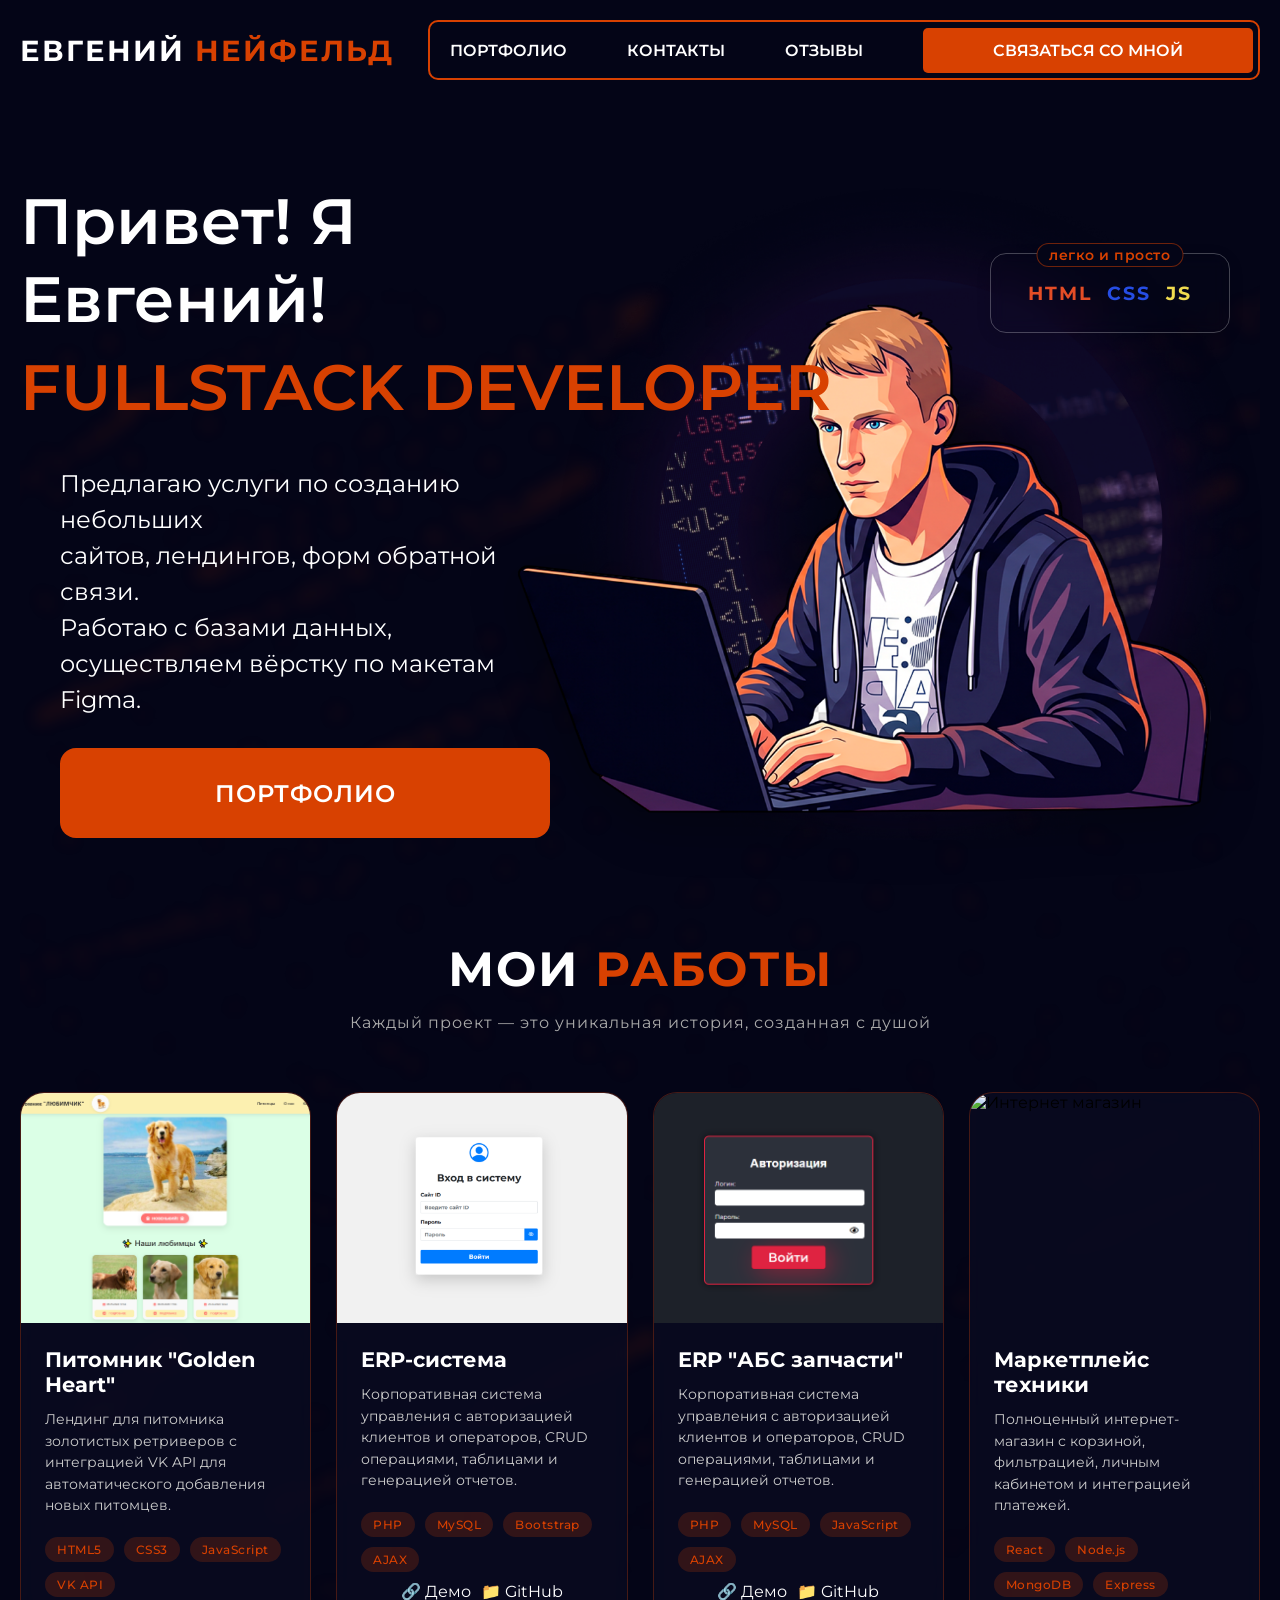
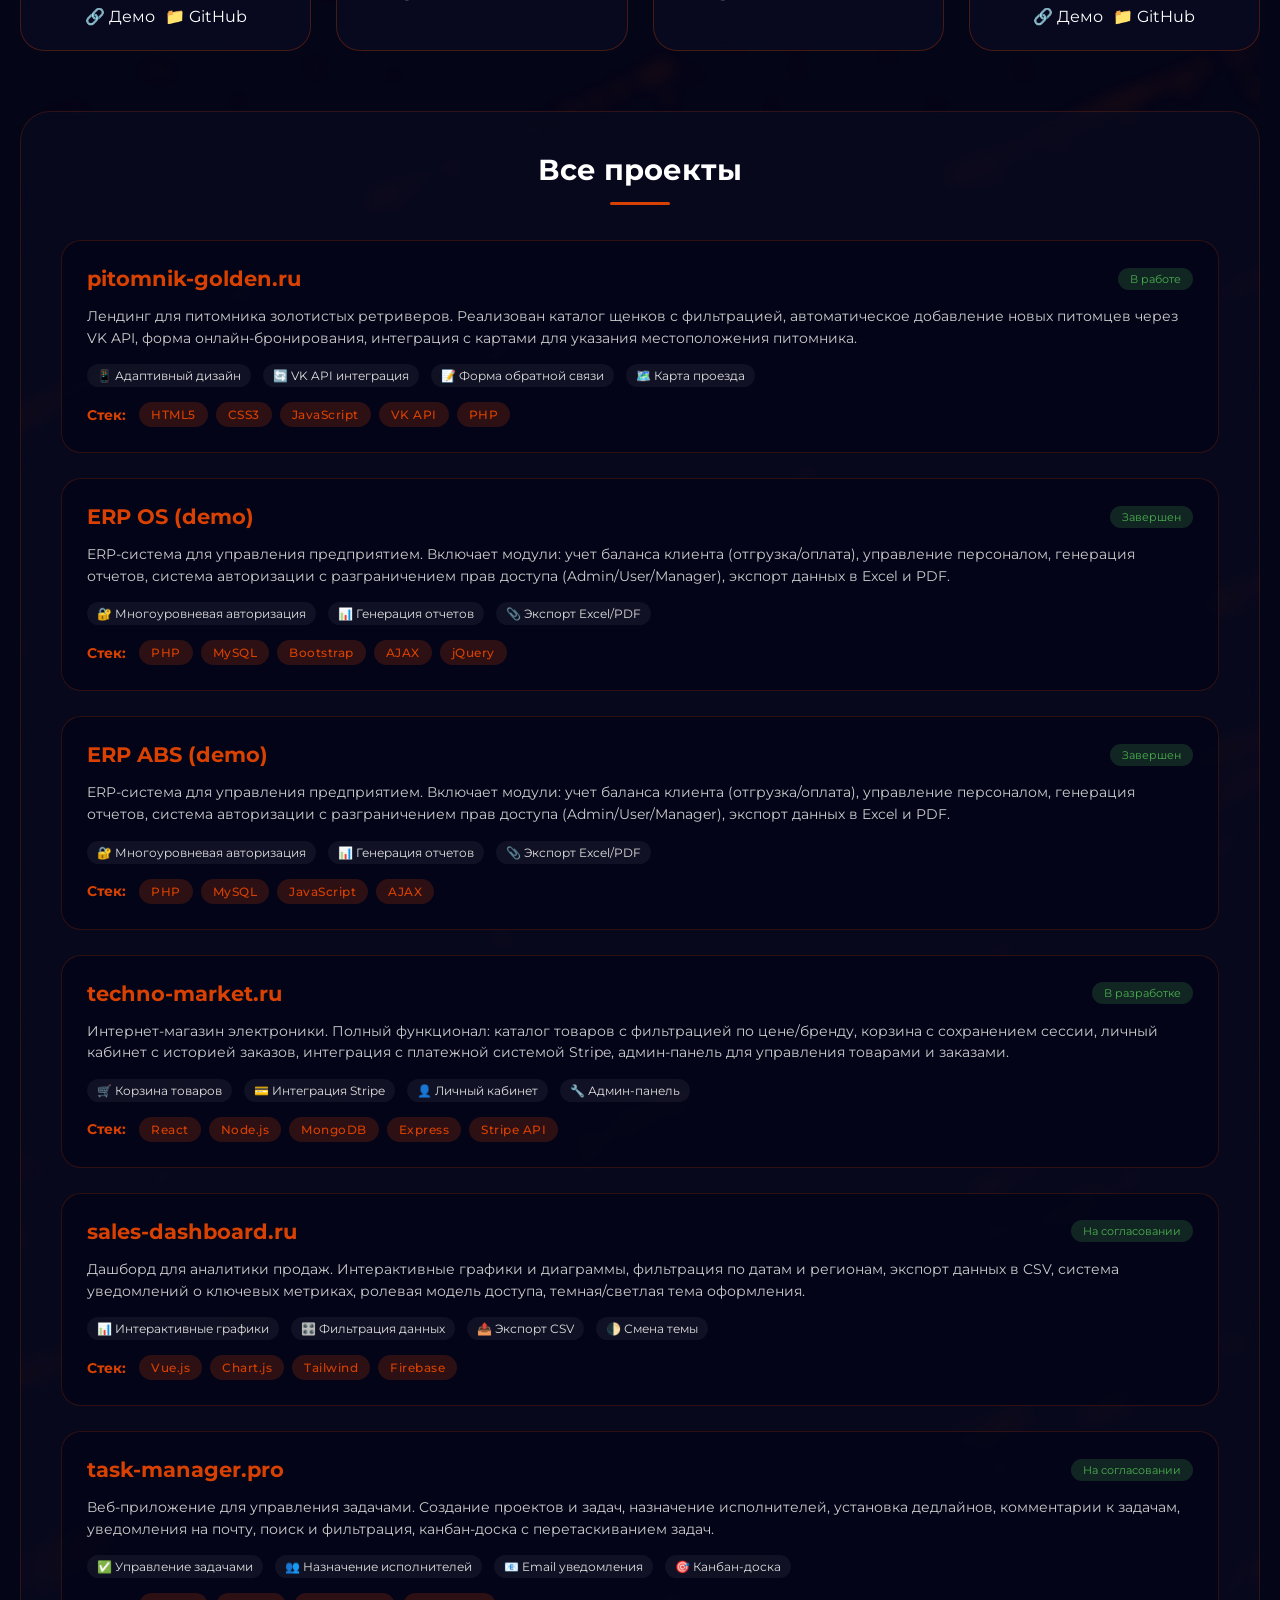
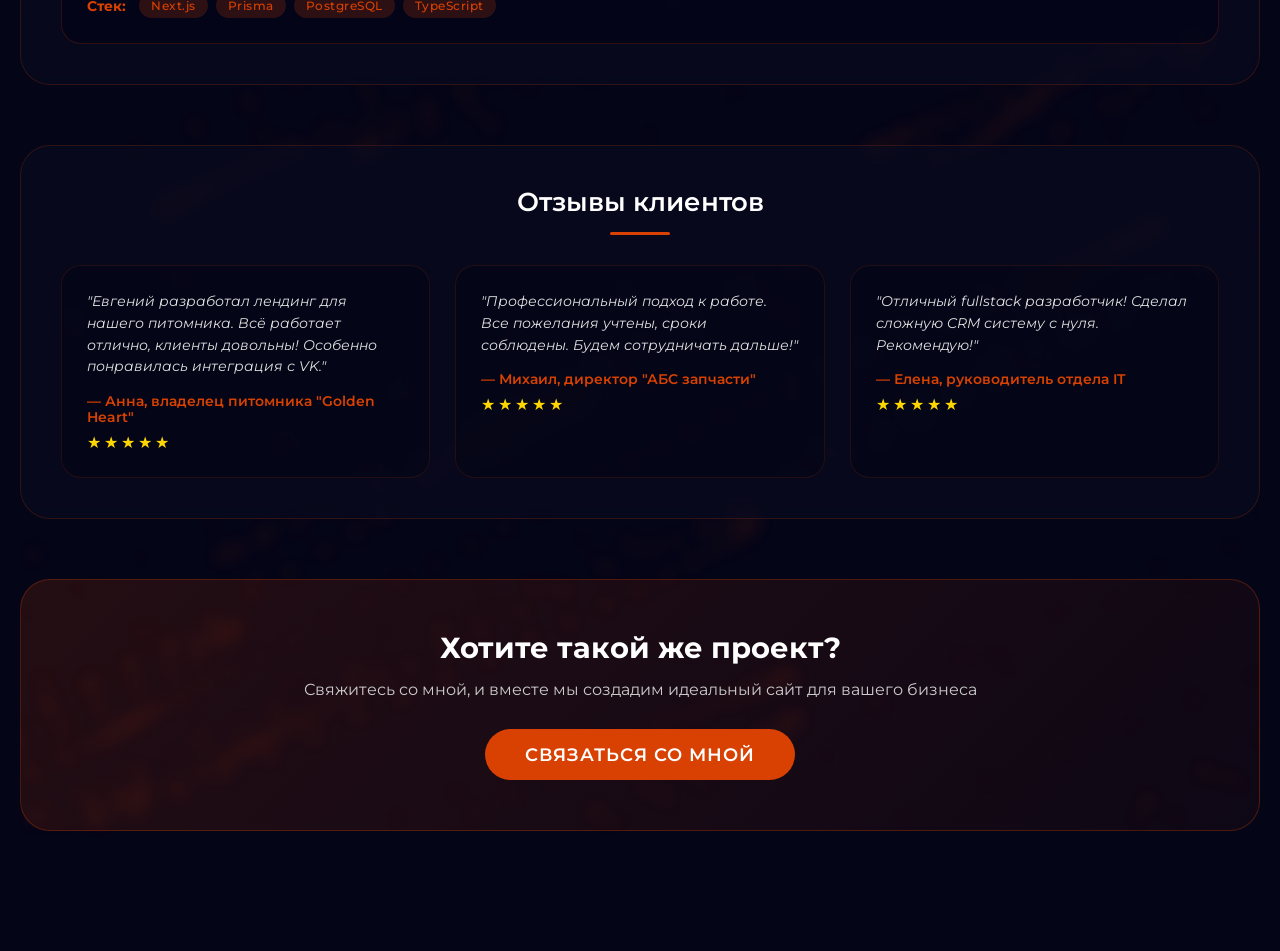
==== commit 81375ab4: "Добавление сайта OS, изменение стиля ссылок в карточке" ====
--- a/public/home.html
+++ b/public/home.html
@@ -88,12 +88,12 @@
             <div class="card-image">
                 <img src="assets/images/OS.png" alt="Корпоративный сайт OS">
                 <div class="card-overlay">
-                    <a href="#" class="view-project" target="_blank">Перейти на сайт →</a>
+                    <a href="OS/public/login.php" class="view-project" target="_blank">Перейти на сайт →</a>
                 </div>
             </div>
             <div class="card-content">
-                <h3 class="card-title">ERP-система "ОС"</h3>
-                <p class="card-description">Корпоративная система управления с авторизацией, CRUD операциями, таблицами и генерацией отчетов.</p>
+                <h3 class="card-title">ERP-система</h3>
+                <p class="card-description">Корпоративная система управления с авторизацией клиентов и операторов, CRUD операциями, таблицами и генерацией отчетов.</p>
                 <div class="card-tech">
                     <span class="tech-badge">PHP</span>
                     <span class="tech-badge">MySQL</span>
@@ -101,7 +101,7 @@
                     <span class="tech-badge">AJAX</span>
                 </div>
                 <div class="card-links">
-                    <a href="#" class="card-link">🔗 Демо</a>
+                    <a href="https://u3511787.isp.regruhosting.ru/public/OS/public/login.php" class="card-link">🔗 Демо</a>
                     <a href="#" class="card-link">📁 GitHub</a>
                 </div>
             </div>
@@ -116,8 +116,8 @@
                 </div>
             </div>
             <div class="card-content">
-                <h3 class="card-title">CRM "АБС-Автоматизация"</h3>
-                <p class="card-description">Система учета клиентов и документооборота. Многоуровневая авторизация, экспорт данных в Excel/PDF.</p>
+                <h3 class="card-title">ERP "АБС запчасти"</h3>
+                <p class="card-description">Корпоративная система управления с авторизацией клиентов и операторов, CRUD операциями, таблицами и генерацией отчетов.</p>
                 <div class="card-tech">
                     <span class="tech-badge">PHP</span>
                     <span class="tech-badge">MySQL</span>
@@ -190,18 +190,17 @@
             <!-- Проект 2 -->
             <div class="list-item">
                 <div class="list-item-header">
-                    <a href="#" class="list-item-link" target="_blank">erp-os.ru</a>
+                    <a href="https://u3511787.isp.regruhosting.ru/public/OS/public/login.php" class="list-item-link" target="_blank">ERP OS (demo)</a>
                     <span class="list-item-status active">Завершен</span>
                 </div>
                 <p class="list-item-description">
-                    ERP-система для управления предприятием. Включает модули: складской учет, управление персоналом, 
+                    ERP-система для управления предприятием. Включает модули: учет баланса клиента (отгрузка/оплата), управление персоналом, 
                     генерация отчетов, система авторизации с разграничением прав доступа (Admin/User/Manager), 
-                    экспорт данных в Excel и PDF, встроенный чат для сотрудников.
+                    экспорт данных в Excel и PDF.
                 </p>
                 <div class="list-item-features">
                     <span class="feature">🔐 Многоуровневая авторизация</span>
                     <span class="feature">📊 Генерация отчетов</span>
-                    <span class="feature">💬 Внутренний чат</span>
                     <span class="feature">📎 Экспорт Excel/PDF</span>
                 </div>
                 <div class="list-item-stack">
@@ -217,19 +216,18 @@
             <!-- Проект 3 -->
             <div class="list-item">
                 <div class="list-item-header">
-                    <a href="#" class="list-item-link" target="_blank">abs-crm.ru</a>
+                    <a href="#" class="list-item-link" target="_blank">ERP ABS (demo)</a>
                     <span class="list-item-status active">Завершен</span>
                 </div>
                 <p class="list-item-description">
-                    CRM-система для автоматизации работы с клиентами. Функционал: ведение базы клиентов, 
-                    управление задачами и сделками, календарь встреч, автоматическая рассылка уведомлений, 
-                    дашборд с ключевыми метриками, импорт/экспорт контактов.
-                </p>
-                <div class="list-item-features">
-                    <span class="feature">👥 Управление клиентами</span>
-                    <span class="feature">📅 Календарь задач</span>
-                    <span class="feature">📧 Email-рассылки</span>
-                    <span class="feature">📈 Дашборд аналитики</span>
+                    ERP-система для управления предприятием. Включает модули: учет баланса клиента (отгрузка/оплата), управление персоналом, 
+                    генерация отчетов, система авторизации с разграничением прав доступа (Admin/User/Manager), 
+                    экспорт данных в Excel и PDF.
+                </p>
+                <div class="list-item-features">
+                    <span class="feature">🔐 Многоуровневая авторизация</span>
+                    <span class="feature">📊 Генерация отчетов</span>
+                    <span class="feature">📎 Экспорт Excel/PDF</span>
                 </div>
                 <div class="list-item-stack">
                     <strong>Стек:</strong>
@@ -237,7 +235,6 @@
                     <span class="tech-badge">MySQL</span>
                     <span class="tech-badge">JavaScript</span>
                     <span class="tech-badge">AJAX</span>
-                    <span class="tech-badge">Bootstrap</span>
                 </div>
             </div>
 
@@ -272,7 +269,7 @@
             <div class="list-item">
                 <div class="list-item-header">
                     <a href="#" class="list-item-link" target="_blank">sales-dashboard.ru</a>
-                    <span class="list-item-status active">Завершен</span>
+                    <span class="list-item-status active">На согласовании</span>
                 </div>
                 <p class="list-item-description">
                     Дашборд для аналитики продаж. Интерактивные графики и диаграммы, фильтрация по датам и регионам, 
@@ -298,7 +295,7 @@
             <div class="list-item">
                 <div class="list-item-header">
                     <a href="#" class="list-item-link" target="_blank">task-manager.pro</a>
-                    <span class="list-item-status active">Завершен</span>
+                    <span class="list-item-status active">На согласовании</span>
                 </div>
                 <p class="list-item-description">
                     Веб-приложение для управления задачами. Создание проектов и задач, назначение исполнителей, 
@@ -334,7 +331,7 @@
             </div>
             <div class="review-card">
                 <div class="review-text">"Профессиональный подход к работе. Все пожелания учтены, сроки соблюдены. Будем сотрудничать дальше!"</div>
-                <div class="review-author">— Михаил, директор "АБС-Автоматизация"</div>
+                <div class="review-author">— Михаил, директор "АБС запчасти"</div>
                 <div class="review-rating">★★★★★</div>
             </div>
             <div class="review-card">
@@ -354,7 +351,7 @@
 </section>
 </div>
 
-<script>
+<!-- <script>
     // Небольшой скрипт для обработки кликов по кнопкам "Смотреть проект"
     document.querySelectorAll('.view-project').forEach(btn => {
         btn.addEventListener('click', (e) => {
@@ -362,6 +359,6 @@
             alert('Демо-версия проекта. Полная версия будет доступна после согласования.');
         });
     });
-</script>
+</script> -->
 </body>
 </html>
--- a/public/assets/css/style.css
+++ b/public/assets/css/style.css
@@ -509,6 +509,25 @@
     box-shadow: 0 20px 40px rgba(216, 65, 1, 0.2);
 }
 
+.card-links {
+    display: flex;
+    justify-content: center;
+    margin-top: 10px;
+    gap: 10px;
+}
+
+.card-link {
+    color: #ffffff;
+    text-decoration: none;
+    transition: color 0.3s;
+    
+}
+
+.card-link:hover {
+    color: #D84101;
+    font-weight:bolder;
+}
+
 .card-image {
     width: 100%;
     height: 250px;
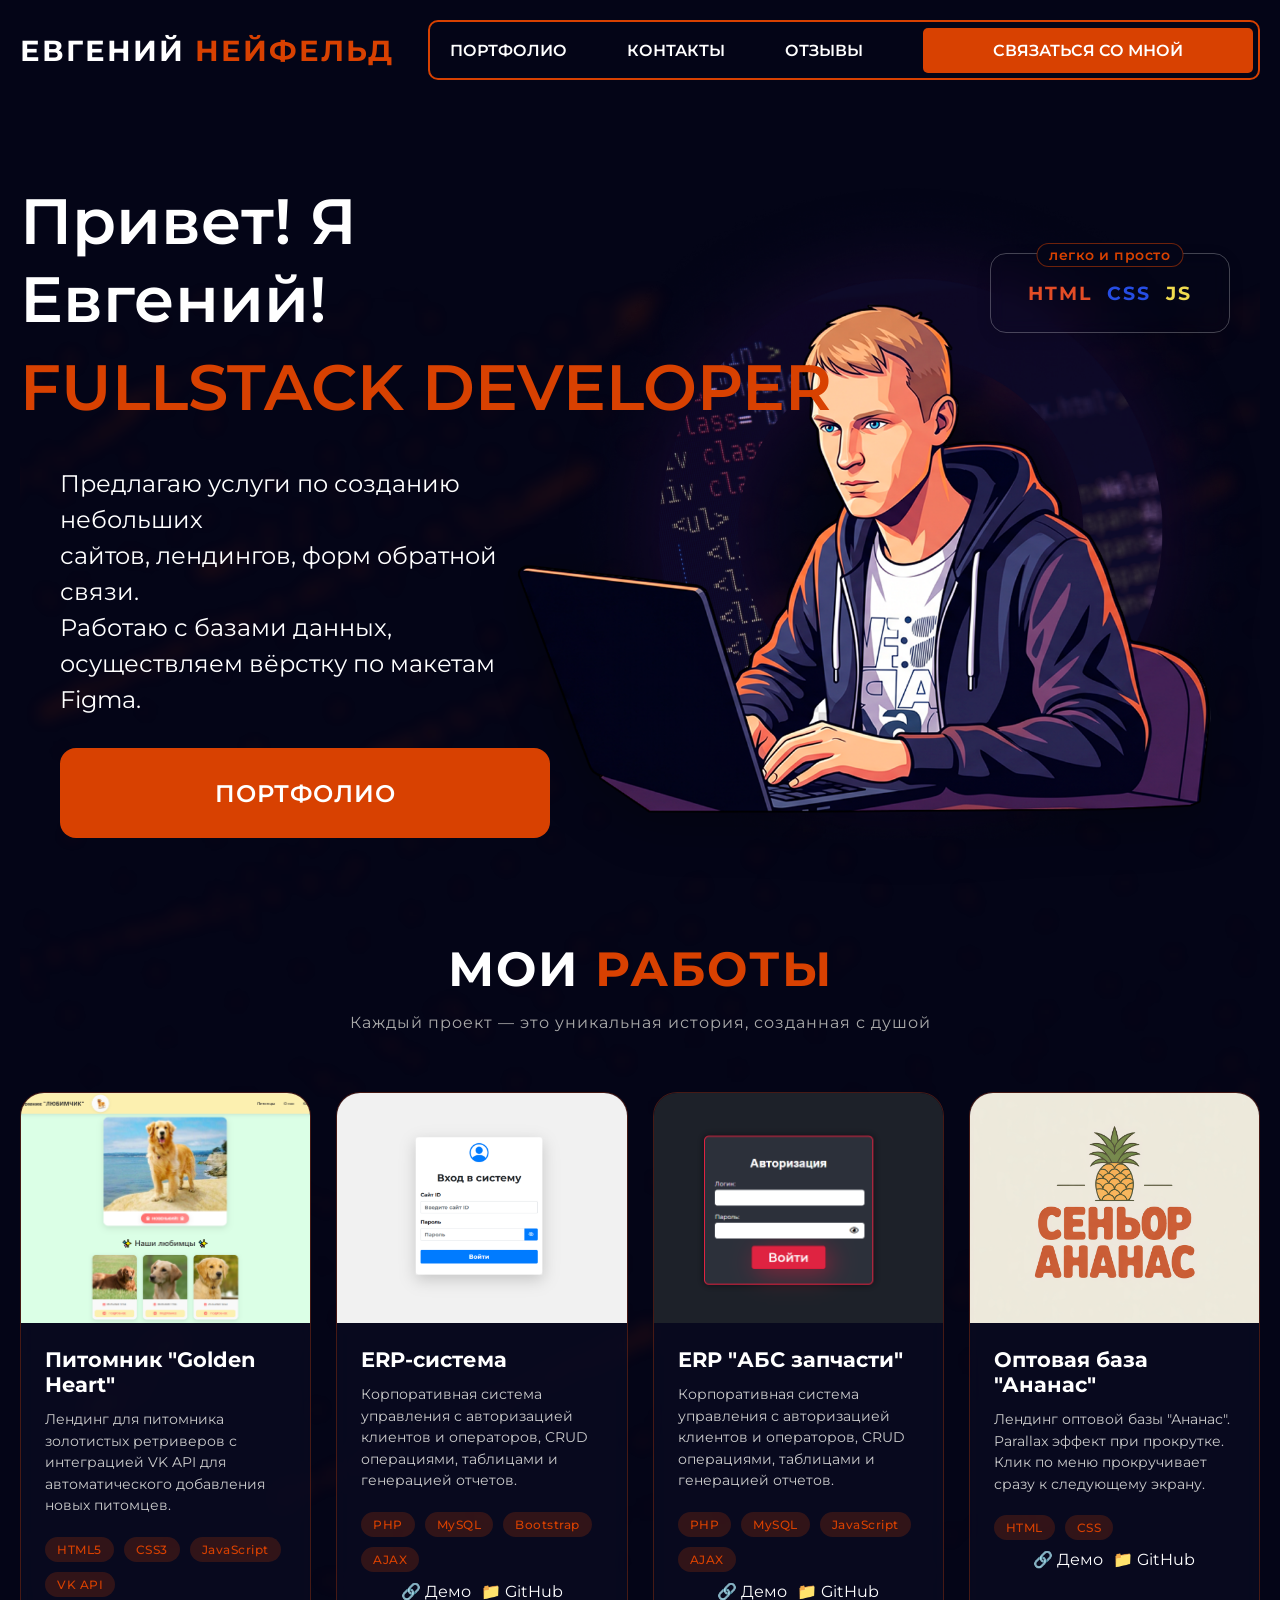
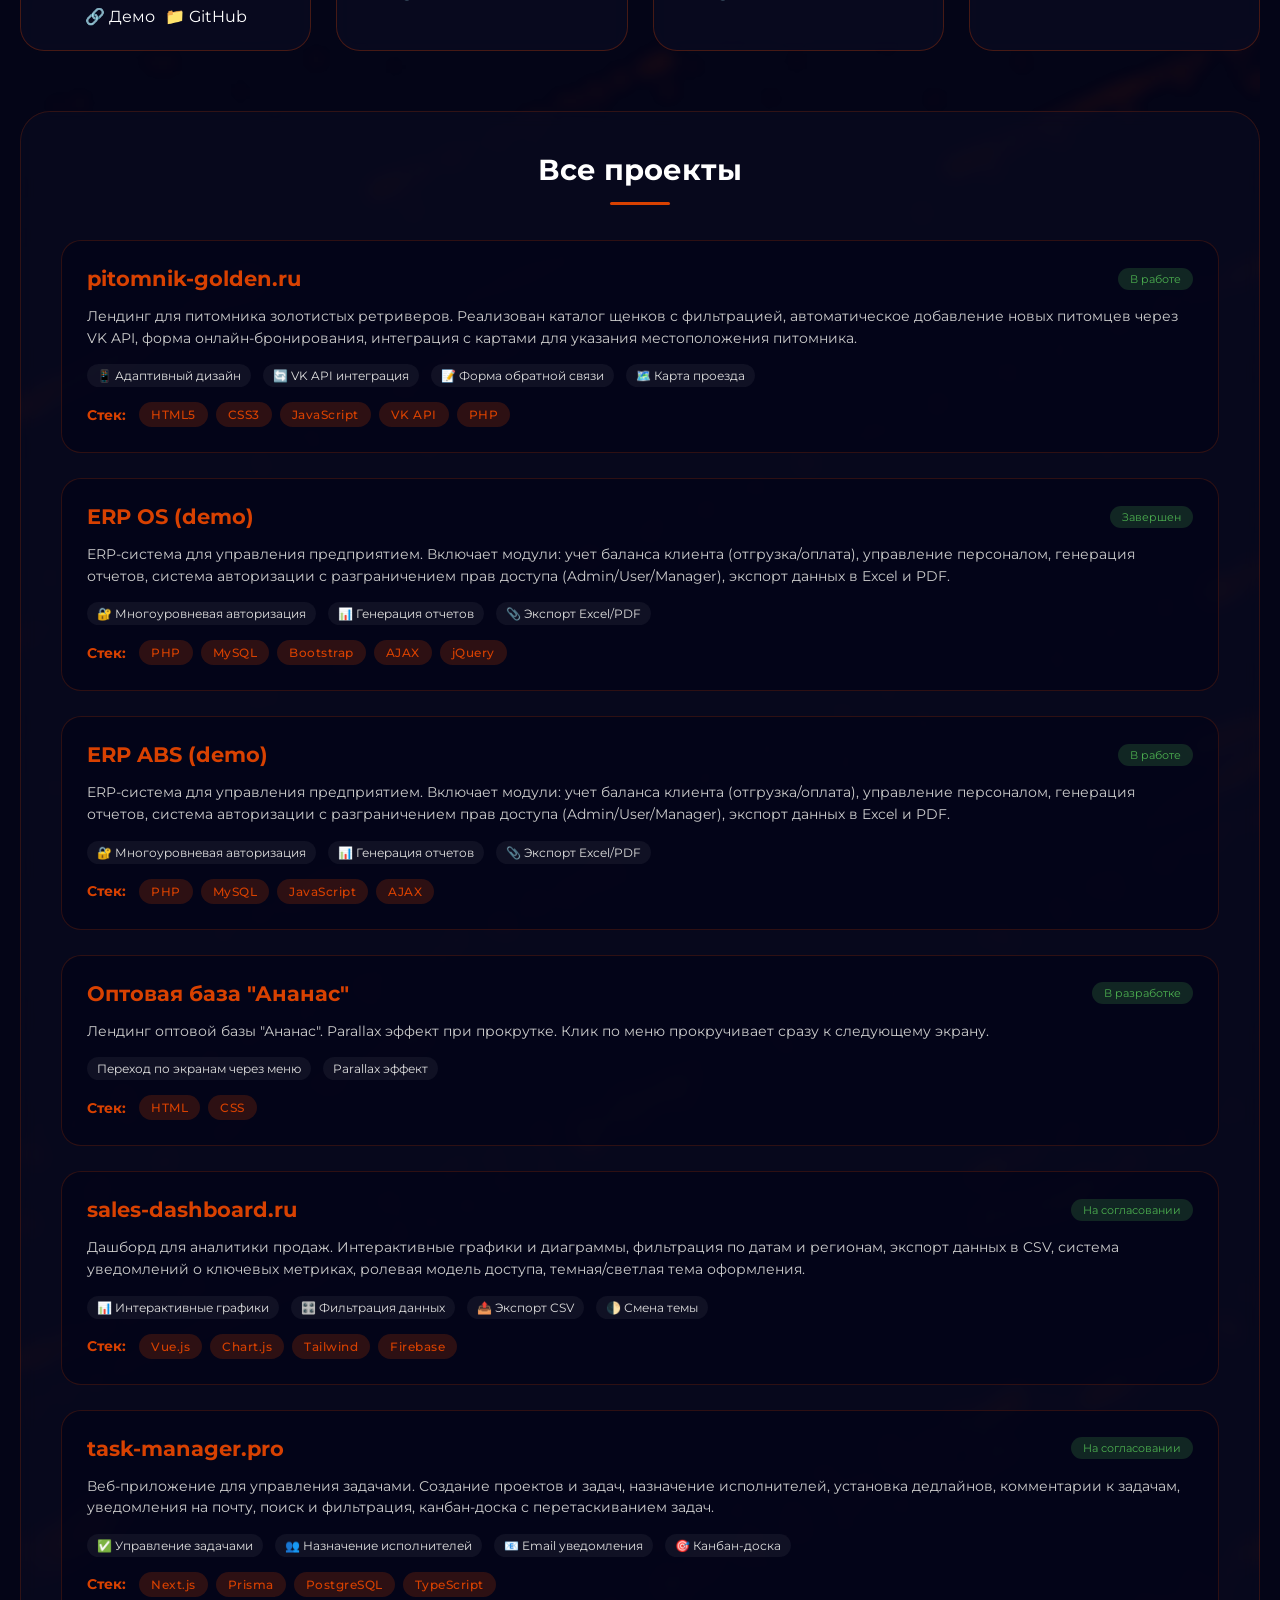
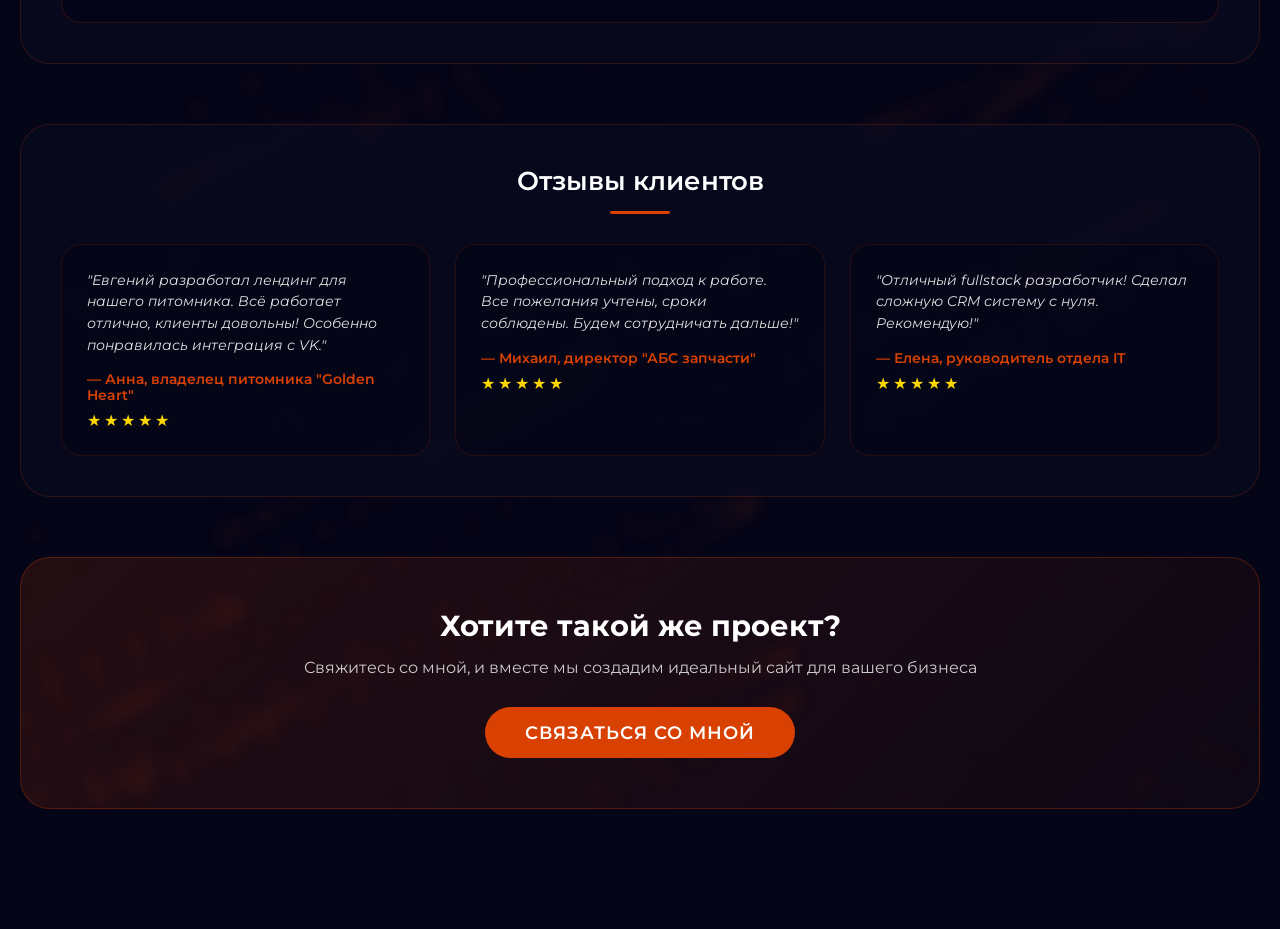
==== commit 1b0cdd91: "Add Annas and status code" ====
--- a/public/home.html
+++ b/public/home.html
@@ -60,7 +60,7 @@
     <!-- Карточки проектов (4 штуки) -->
     <div class="portfolio-grid">
         <!-- Карточка 1 - Питомник золотистых ретриверов -->
-        <div class="portfolio-card">
+        <div class="portfolio-card" data-status="in-progress">
             <div class="card-image">
                 <img src="assets/images/pitomnik.png" alt="Лендинг питомника">
                 <div class="card-overlay">
@@ -84,11 +84,11 @@
         </div>
 
         <!-- Карточка 2 - Корпоративный сайт OS -->
-        <div class="portfolio-card">
+        <div class="portfolio-card" data-status="completed">
             <div class="card-image">
                 <img src="assets/images/OS.png" alt="Корпоративный сайт OS">
                 <div class="card-overlay">
-                    <a href="OS/public/login.php" class="view-project" target="_blank">Перейти на сайт →</a>
+                    <a href="https://u3511787.isp.regruhosting.ru/public/OS/public/login.php" class="view-project" target="_blank">Перейти на сайт →</a>
                 </div>
             </div>
             <div class="card-content">
@@ -102,13 +102,13 @@
                 </div>
                 <div class="card-links">
                     <a href="https://u3511787.isp.regruhosting.ru/public/OS/public/login.php" class="card-link">🔗 Демо</a>
-                    <a href="#" class="card-link">📁 GitHub</a>
+                    <a href="https://github.com/gena8208-svg/portfolio/tree/81375ab4b325238e5e356d85a7fd6f10f567a5a6/public/OS" class="card-link">📁 GitHub</a>
                 </div>
             </div>
         </div>
 
         <!-- Карточка 3 - Корпоративный сайт ABS -->
-        <div class="portfolio-card">
+        <div class="portfolio-card" data-status="in-progress">
             <div class="card-image">
                 <img src="assets/images/ABS.png" alt="Корпоративный сайт ABS">
                 <div class="card-overlay">
@@ -131,25 +131,23 @@
             </div>
         </div>
 
-        <!-- Карточка 4 - Интернет-магазин -->
-        <div class="portfolio-card">
+        <!-- Карточка 4 - База Анананс -->
+        <div class="portfolio-card" data-status="completed">
             <div class="card-image">
-                <img src="https://placehold.co/600x400/2a2a4a/ffffff?text=Интернет-магазин" alt="Интернет магазин">
+                <img src="assets/images/logoimage.png" alt="Оптовая база Ананас">
                 <div class="card-overlay">
-                    <a href="#" class="view-project" target="_blank">Перейти на сайт →</a>
+                    <a href="ananas/index.html" class="view-project" target="_blank">Перейти на сайт →</a>
                 </div>
             </div>
             <div class="card-content">
-                <h3 class="card-title">Маркетплейс техники</h3>
-                <p class="card-description">Полноценный интернет-магазин с корзиной, фильтрацией, личным кабинетом и интеграцией платежей.</p>
+                <h3 class="card-title">Оптовая база "Ананас"</h3>
+                <p class="card-description">Лендинг оптовой базы "Ананас". Parallax эффект при прокрутке. Клик по меню прокручивает сразу к следующему экрану.</p>
                 <div class="card-tech">
-                    <span class="tech-badge">React</span>
-                    <span class="tech-badge">Node.js</span>
-                    <span class="tech-badge">MongoDB</span>
-                    <span class="tech-badge">Express</span>
+                    <span class="tech-badge">HTML</span>
+                    <span class="tech-badge">CSS</span>
                 </div>
                 <div class="card-links">
-                    <a href="#" class="card-link">🔗 Демо</a>
+                    <a href="ananas/index.html" class="card-link">🔗 Демо</a>
                     <a href="#" class="card-link">📁 GitHub</a>
                 </div>
             </div>
@@ -161,7 +159,7 @@
         <h3 class="list-title">Все проекты</h3>
         <div class="projects-list-container">
             <!-- Проект 1 -->
-            <div class="list-item">
+            <div class="list-item" data-status="in-progress">
                 <div class="list-item-header">
                     <a href="#" class="list-item-link" target="_blank">pitomnik-golden.ru</a>
                     <span class="list-item-status active">В работе</span>
@@ -214,10 +212,10 @@
             </div>
 
             <!-- Проект 3 -->
-            <div class="list-item">
+            <div class="list-item" data-status="in-progress">
                 <div class="list-item-header">
                     <a href="#" class="list-item-link" target="_blank">ERP ABS (demo)</a>
-                    <span class="list-item-status active">Завершен</span>
+                    <span class="list-item-status active">В работе</span>
                 </div>
                 <p class="list-item-description">
                     ERP-система для управления предприятием. Включает модули: учет баланса клиента (отгрузка/оплата), управление персоналом, 
@@ -241,32 +239,25 @@
             <!-- Проект 4 -->
             <div class="list-item">
                 <div class="list-item-header">
-                    <a href="#" class="list-item-link" target="_blank">techno-market.ru</a>
+                    <a href="ananas/index.html" class="list-item-link" target="_blank">Оптовая база "Ананас"</a>
                     <span class="list-item-status active">В разработке</span>
                 </div>
                 <p class="list-item-description">
-                    Интернет-магазин электроники. Полный функционал: каталог товаров с фильтрацией по цене/бренду, 
-                    корзина с сохранением сессии, личный кабинет с историей заказов, интеграция с платежной системой 
-                    Stripe, админ-панель для управления товарами и заказами.
-                </p>
-                <div class="list-item-features">
-                    <span class="feature">🛒 Корзина товаров</span>
-                    <span class="feature">💳 Интеграция Stripe</span>
-                    <span class="feature">👤 Личный кабинет</span>
-                    <span class="feature">🔧 Админ-панель</span>
-                </div>
-                <div class="list-item-stack">
-                    <strong>Стек:</strong>
-                    <span class="tech-badge">React</span>
-                    <span class="tech-badge">Node.js</span>
-                    <span class="tech-badge">MongoDB</span>
-                    <span class="tech-badge">Express</span>
-                    <span class="tech-badge">Stripe API</span>
+                    Лендинг оптовой базы "Ананас". Parallax эффект при прокрутке. Клик по меню прокручивает сразу к следующему экрану.
+                </p>
+                <div class="list-item-features">
+                    <span class="feature">Переход по экранам через меню</span>
+                    <span class="feature">Parallax эффект</span>
+                </div>
+                <div class="list-item-stack">
+                    <strong>Стек:</strong>
+                    <span class="tech-badge">HTML</span>
+                    <span class="tech-badge">CSS</span>
                 </div>
             </div>
 
             <!-- Проект 5 -->
-            <div class="list-item">
+            <div class="list-item" data-status="planning">
                 <div class="list-item-header">
                     <a href="#" class="list-item-link" target="_blank">sales-dashboard.ru</a>
                     <span class="list-item-status active">На согласовании</span>
@@ -292,7 +283,7 @@
             </div>
 
             <!-- Проект 6 -->
-            <div class="list-item">
+            <div class="list-item" data-status="planning">
                 <div class="list-item-header">
                     <a href="#" class="list-item-link" target="_blank">task-manager.pro</a>
                     <span class="list-item-status active">На согласовании</span>
@@ -350,7 +341,7 @@
     </div>
 </section>
 </div>
-
+<script src="assets/js/script.js"></script>
 <!-- <script>
     // Небольшой скрипт для обработки кликов по кнопкам "Смотреть проект"
     document.querySelectorAll('.view-project').forEach(btn => {
